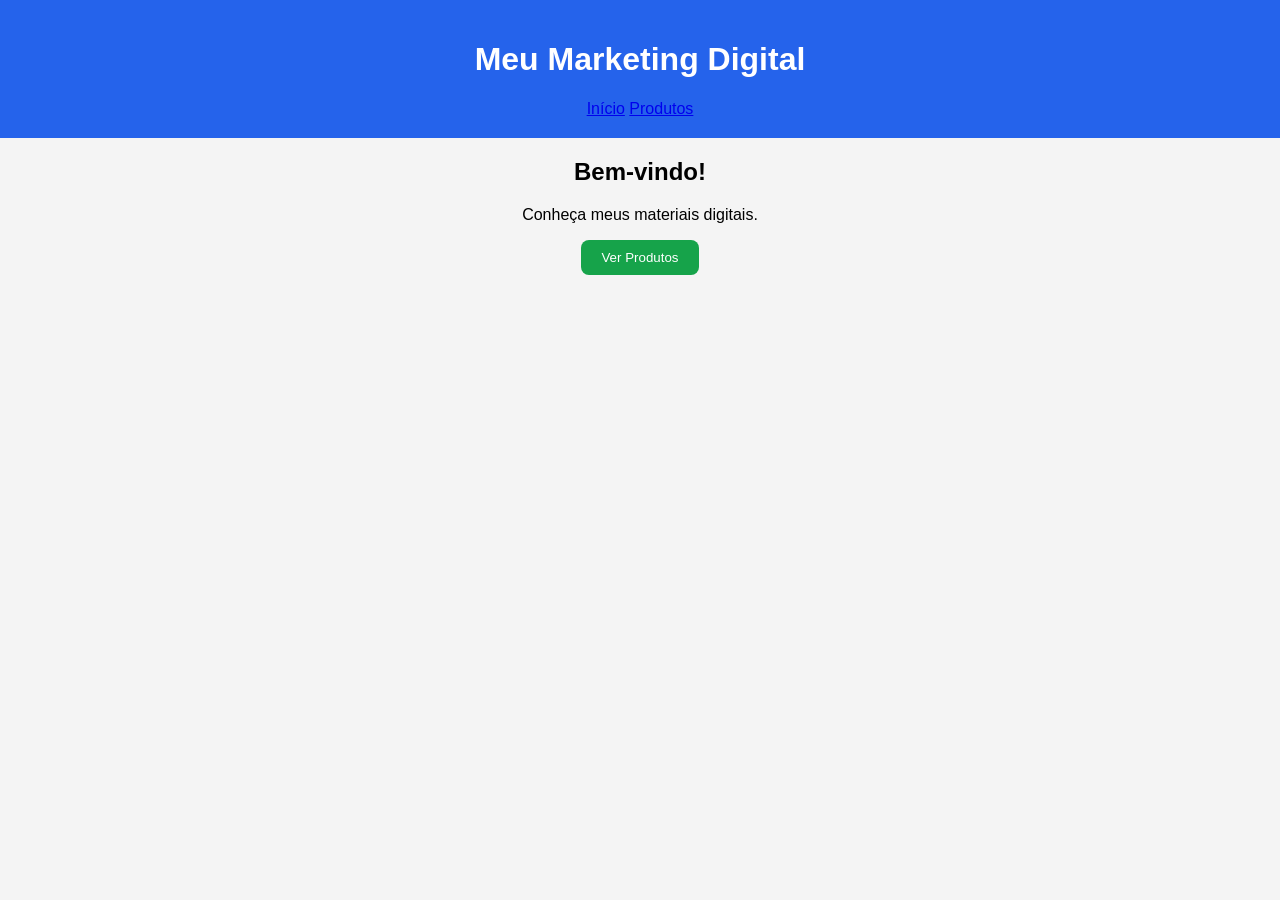
==== index.html @ a8e49fe5 "Add files via upload" ====
<!DOCTYPE html><html><head><meta charset='UTF-8'><meta name='viewport' content='width=device-width,initial-scale=1'><link rel='stylesheet' href='style.css'><title>Meu Site</title></head><body><header><h1>Meu Marketing Digital</h1><nav><a href='index.html'>Início</a> <a href='produtos.html'>Produtos</a></nav></header><main><h2>Bem-vindo!</h2><p>Conheça meus materiais digitais.</p><button id='verProdutos'>Ver Produtos</button></main><script src='script.js'></script></body></html>
---- style.css ----
body{font-family:Arial;margin:0;text-align:center;background:#f4f4f4}header{background:#2563eb;color:#fff;padding:20px}.card{background:#fff;margin:20px auto;padding:20px;max-width:300px;border-radius:10px}.btn,button{background:#16a34a;color:#fff;padding:10px 20px;text-decoration:none;border:none;border-radius:8px;cursor:pointer}
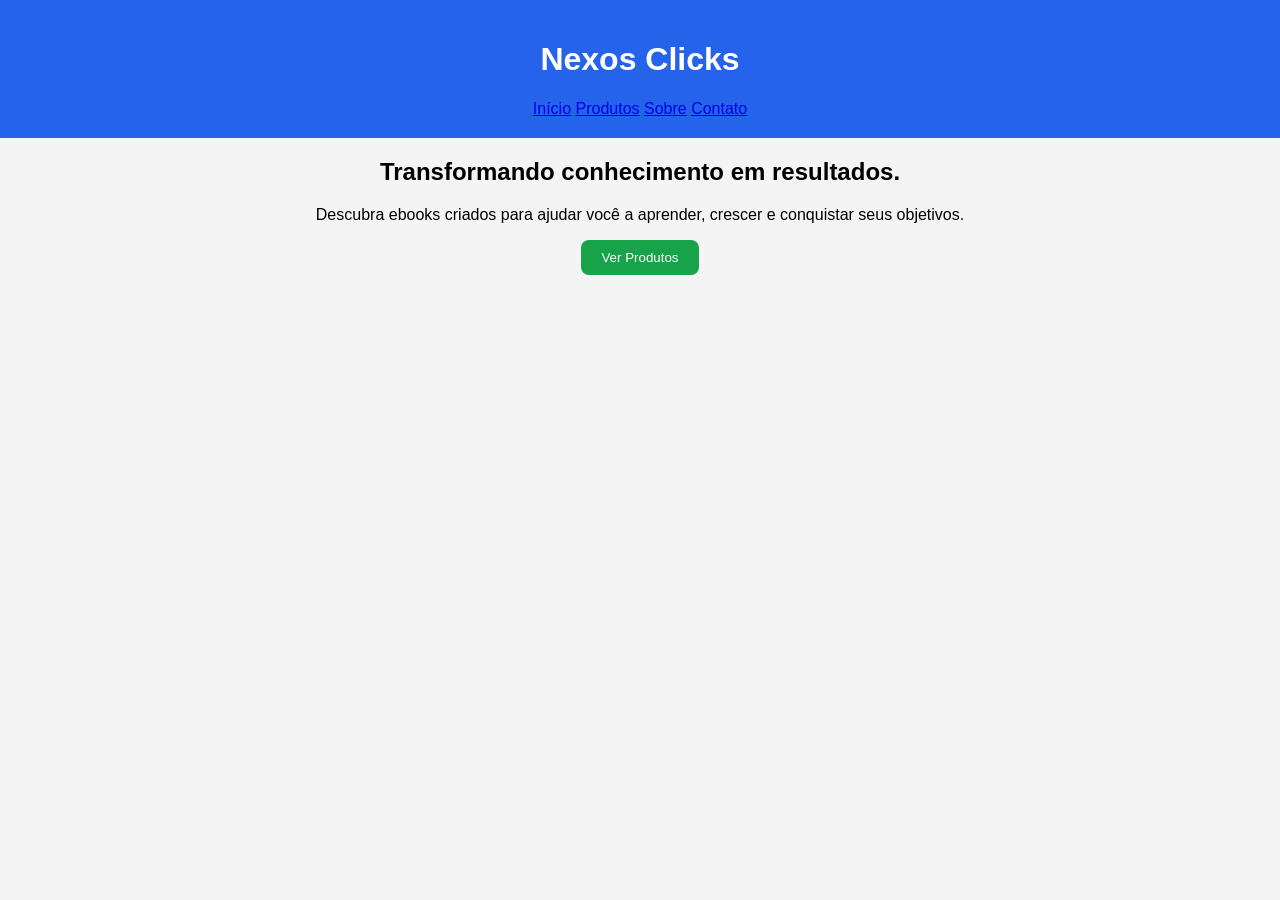
==== commit 20ca9a8f: "Revamp index.html with new layout and content Updated the HTML structure and content of the index pa" ====
--- a/index.html
+++ b/index.html
@@ -1 +1,51 @@
-<!DOCTYPE html><html><head><meta charset='UTF-8'><meta name='viewport' content='width=device-width,initial-scale=1'><link rel='stylesheet' href='style.css'><title>Meu Site</title></head><body><header><h1>Meu Marketing Digital</h1><nav><a href='index.html'>Início</a> <a href='produtos.html'>Produtos</a></nav></header><main><h2>Bem-vindo!</h2><p>Conheça meus materiais digitais.</p><button id='verProdutos'>Ver Produtos</button></main><script src='script.js'></script></body></html>+<!DOCTYPE html>
+<html lang="pt-BR">
+
+<head>
+    <meta charset="UTF-8">
+    <meta name="viewport" content="width=device-width, initial-scale=1.0">
+
+    <title>Nexos Clicks</title>
+
+    <link rel="stylesheet" href="style.css">
+</head>
+
+<body>
+
+    <header>
+        <div class="logo">
+            <h1>Nexos Clicks</h1>
+        </div>
+
+        <nav>
+            <a href="index.html">Início</a>
+            <a href="produtos.html">Produtos</a>
+            <a href="sobre.html">Sobre</a>
+            <a href="contato.html">Contato</a>
+        </nav>
+    </header>
+
+    <main>
+
+        <section class="hero">
+
+            <h2>Transformando conhecimento em resultados.</h2>
+
+            <p>
+                Descubra ebooks criados para ajudar você a aprender,
+                crescer e conquistar seus objetivos.
+            </p>
+
+            <button id="verProdutos">
+                Ver Produtos
+            </button>
+
+        </section>
+
+    </main>
+
+    <script src="script.js"></script>
+
+</body>
+
+</html>
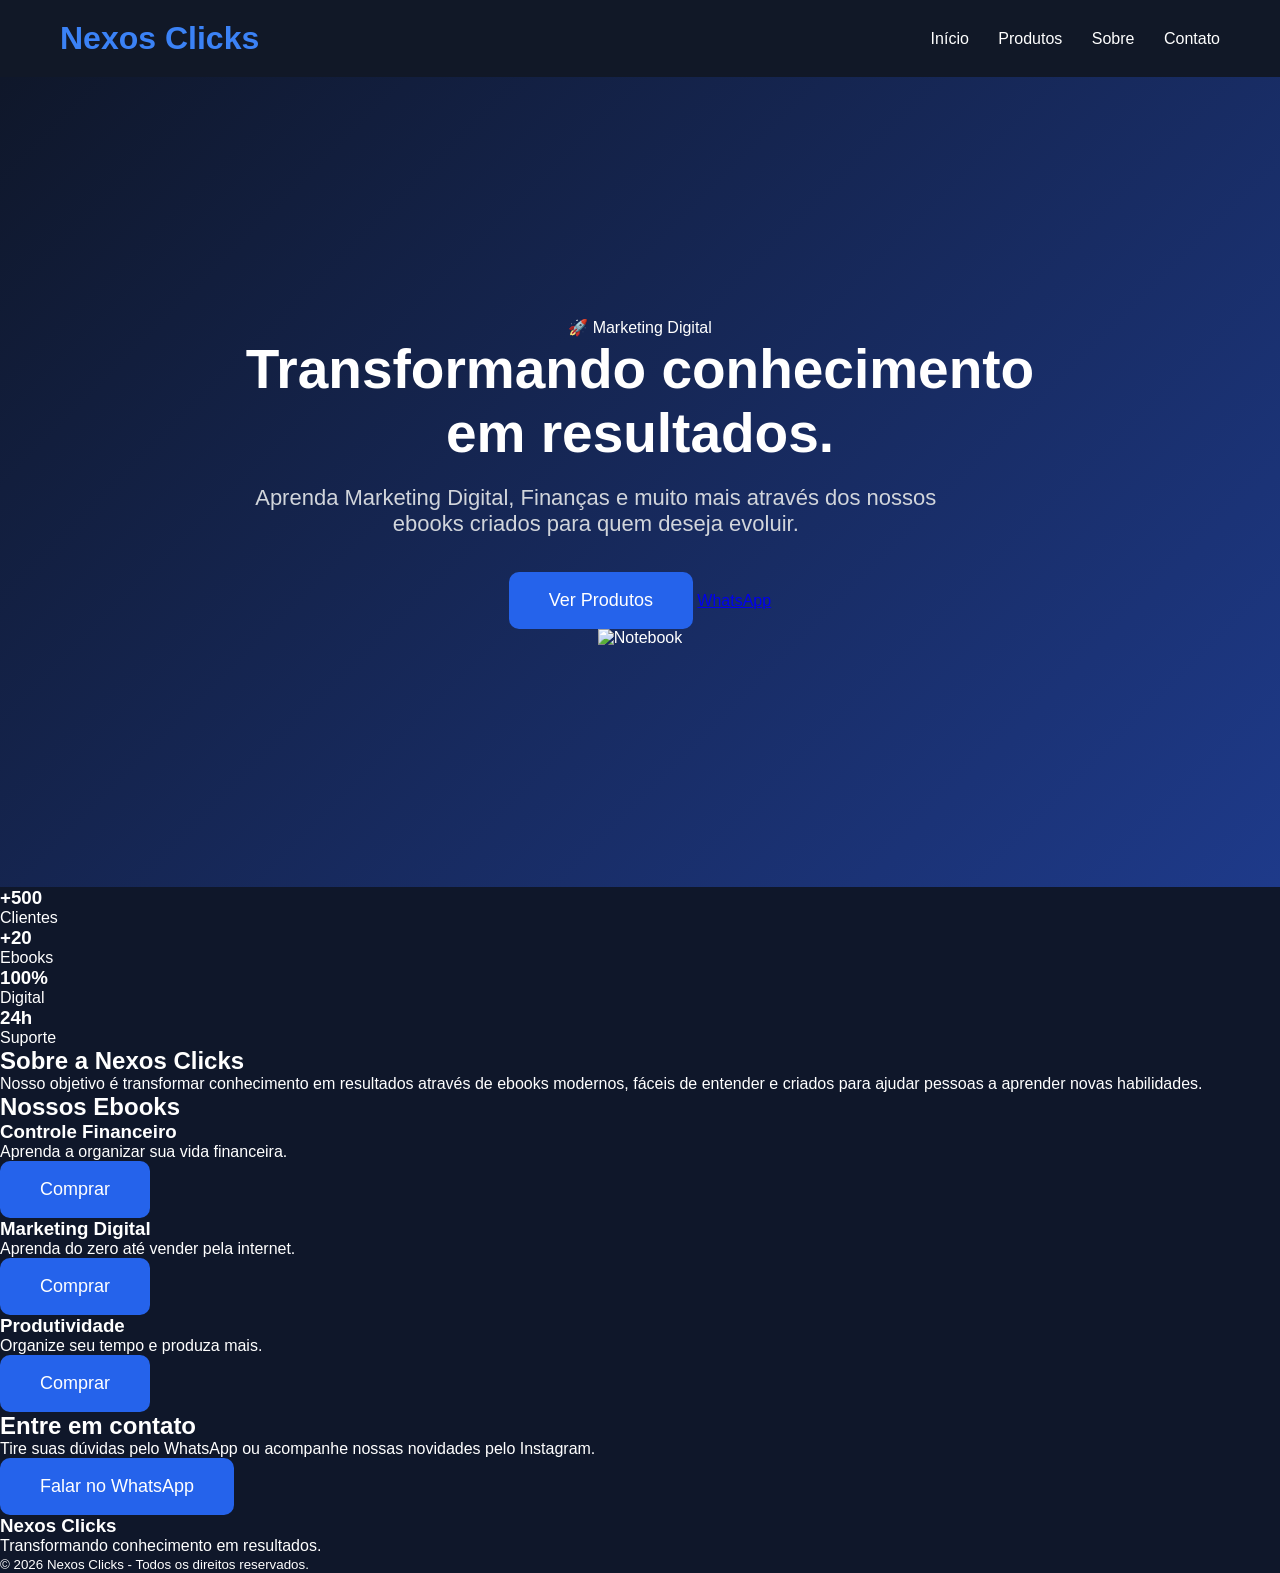
==== commit e5d6f834: "Update index.html" ====
--- a/index.html
+++ b/index.html
@@ -7,42 +7,247 @@
 
     <title>Nexos Clicks</title>
 
+    <!-- Fonte -->
+    <link rel="preconnect" href="https://fonts.googleapis.com">
+    <link rel="preconnect" href="https://fonts.gstatic.com" crossorigin>
+
+    <link href="https://fonts.googleapis.com/css2?family=Poppins:wght@300;400;500;600;700;800&display=swap" rel="stylesheet">
+
+    <!-- CSS -->
     <link rel="stylesheet" href="style.css">
 </head>
 
 <body>
 
+    <!-- ================= HEADER ================= -->
+
     <header>
+
         <div class="logo">
+
             <h1>Nexos Clicks</h1>
+
         </div>
 
         <nav>
+
             <a href="index.html">Início</a>
+
             <a href="produtos.html">Produtos</a>
-            <a href="sobre.html">Sobre</a>
-            <a href="contato.html">Contato</a>
+
+            <a href="#sobre">Sobre</a>
+
+            <a href="#contato">Contato</a>
+
         </nav>
+
     </header>
 
-    <main>
-
-        <section class="hero">
-
-            <h2>Transformando conhecimento em resultados.</h2>
+    <!-- ================= HERO ================= -->
+
+    <section class="hero">
+
+        <div class="hero-text">
+
+            <span class="tag">
+                🚀 Marketing Digital
+            </span>
+
+            <h2>
+
+                Transformando conhecimento
+                <br>
+                em resultados.
+
+            </h2>
 
             <p>
-                Descubra ebooks criados para ajudar você a aprender,
-                crescer e conquistar seus objetivos.
+
+                Aprenda Marketing Digital, Finanças
+                e muito mais através dos nossos
+                ebooks criados para quem deseja
+                evoluir.
+
             </p>
 
-            <button id="verProdutos">
-                Ver Produtos
-            </button>
-
-        </section>
-
-    </main>
+            <div class="botoes">
+
+                <button id="verProdutos">
+
+                    Ver Produtos
+
+                </button>
+
+                <a class="whatsapp" href="#">
+
+                    WhatsApp
+
+                </a>
+
+            </div>
+
+        </div>
+
+        <div class="hero-image">
+
+            <img
+                src="https://images.unsplash.com/photo-1516321318423-f06f85e504b3?w=800"
+                alt="Notebook">
+
+        </div>
+
+    </section>
+
+    <!-- ================= ESTATÍSTICAS ================= -->
+
+    <section class="stats">
+
+        <div class="card">
+
+            <h3>+500</h3>
+
+            <p>Clientes</p>
+
+        </div>
+
+        <div class="card">
+
+            <h3>+20</h3>
+
+            <p>Ebooks</p>
+
+        </div>
+
+        <div class="card">
+
+            <h3>100%</h3>
+
+            <p>Digital</p>
+
+        </div>
+
+        <div class="card">
+
+            <h3>24h</h3>
+
+            <p>Suporte</p>
+
+        </div>
+
+    </section>
+
+    <!-- ================= SOBRE ================= -->
+
+    <section id="sobre" class="sobre">
+
+        <h2>
+
+            Sobre a Nexos Clicks
+
+        </h2>
+
+        <p>
+
+            Nosso objetivo é transformar conhecimento
+            em resultados através de ebooks modernos,
+            fáceis de entender e criados para ajudar
+            pessoas a aprender novas habilidades.
+
+        </p>
+
+    </section>
+
+    <!-- ================= PRODUTOS ================= -->
+
+    <section class="produtos">
+
+        <h2>
+
+            Nossos Ebooks
+
+        </h2>
+
+        <div class="cards">
+
+            <div class="produto">
+
+                <h3>Controle Financeiro</h3>
+
+                <p>Aprenda a organizar sua vida financeira.</p>
+
+                <button>Comprar</button>
+
+            </div>
+
+            <div class="produto">
+
+                <h3>Marketing Digital</h3>
+
+                <p>Aprenda do zero até vender pela internet.</p>
+
+                <button>Comprar</button>
+
+            </div>
+
+            <div class="produto">
+
+                <h3>Produtividade</h3>
+
+                <p>Organize seu tempo e produza mais.</p>
+
+                <button>Comprar</button>
+
+            </div>
+
+        </div>
+
+    </section>
+
+    <!-- ================= CONTATO ================= -->
+
+    <section id="contato" class="contato">
+
+        <h2>
+
+            Entre em contato
+
+        </h2>
+
+        <p>
+
+            Tire suas dúvidas pelo WhatsApp
+            ou acompanhe nossas novidades
+            pelo Instagram.
+
+        </p>
+
+        <button>
+
+            Falar no WhatsApp
+
+        </button>
+
+    </section>
+
+    <!-- ================= RODAPÉ ================= -->
+
+    <footer>
+
+        <h3>Nexos Clicks</h3>
+
+        <p>
+
+            Transformando conhecimento em resultados.
+
+        </p>
+
+        <small>
+
+            © 2026 Nexos Clicks - Todos os direitos reservados.
+
+        </small>
+
+    </footer>
 
     <script src="script.js"></script>
 
--- a/style.css
+++ b/style.css
@@ -1 +1,75 @@
-body{font-family:Arial;margin:0;text-align:center;background:#f4f4f4}header{background:#2563eb;color:#fff;padding:20px}.card{background:#fff;margin:20px auto;padding:20px;max-width:300px;border-radius:10px}.btn,button{background:#16a34a;color:#fff;padding:10px 20px;text-decoration:none;border:none;border-radius:8px;cursor:pointer}+*{
+    margin:0;
+    padding:0;
+    box-sizing:border-box;
+}
+
+body{
+    font-family:Arial, sans-serif;
+    background:#0F172A;
+    color:white;
+}
+
+header{
+    display:flex;
+    justify-content:space-between;
+    align-items:center;
+    padding:20px 60px;
+    background:#111827;
+    position:sticky;
+    top:0;
+}
+
+header h1{
+    color:#3B82F6;
+}
+
+nav a{
+    color:white;
+    text-decoration:none;
+    margin-left:25px;
+    transition:.3s;
+}
+
+nav a:hover{
+    color:#3B82F6;
+}
+
+.hero{
+    min-height:90vh;
+    display:flex;
+    flex-direction:column;
+    justify-content:center;
+    align-items:center;
+    text-align:center;
+    padding:20px;
+    background:linear-gradient(135deg,#0F172A,#1E3A8A);
+}
+
+.hero h2{
+    font-size:55px;
+    margin-bottom:20px;
+}
+
+.hero p{
+    font-size:22px;
+    max-width:700px;
+    margin-bottom:35px;
+    color:#D1D5DB;
+}
+
+button{
+    background:#2563EB;
+    color:white;
+    border:none;
+    padding:18px 40px;
+    font-size:18px;
+    border-radius:10px;
+    cursor:pointer;
+    transition:.3s;
+}
+
+button:hover{
+    background:#1D4ED8;
+    transform:scale(1.05);
+}
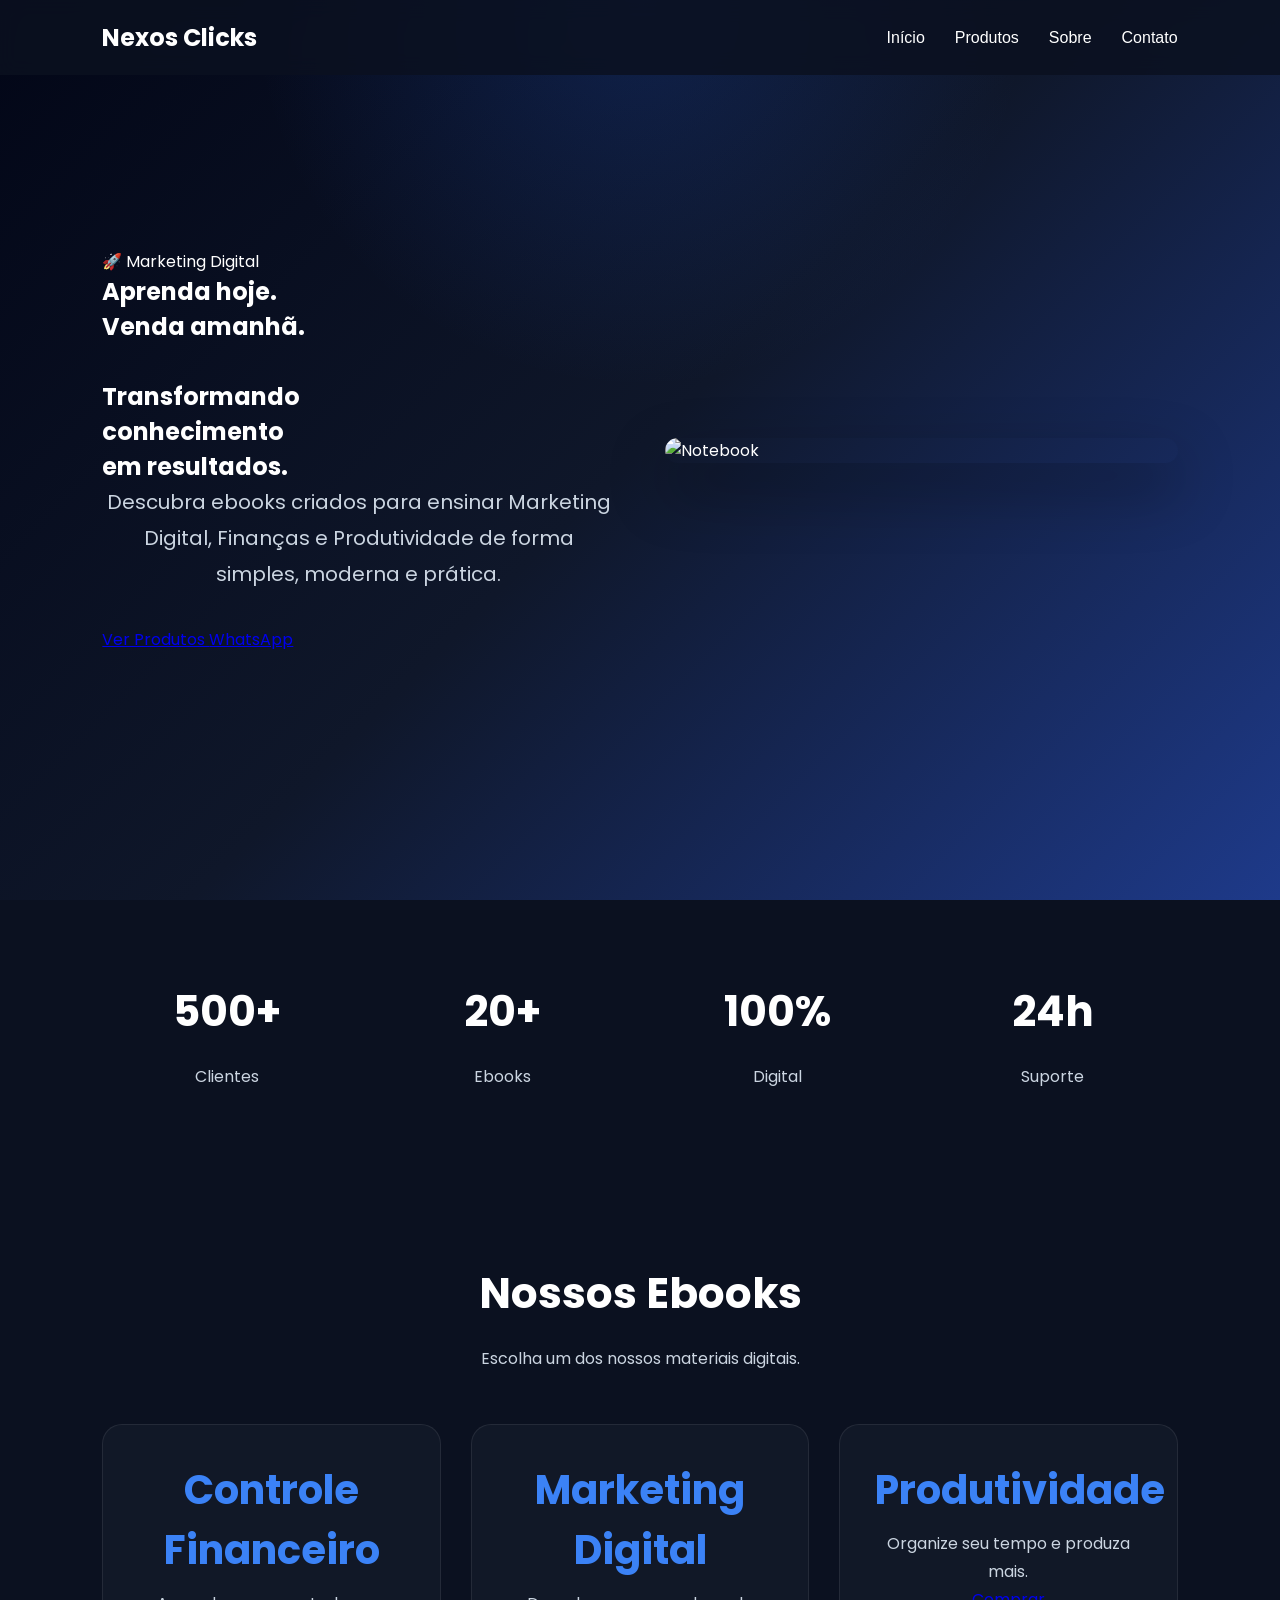
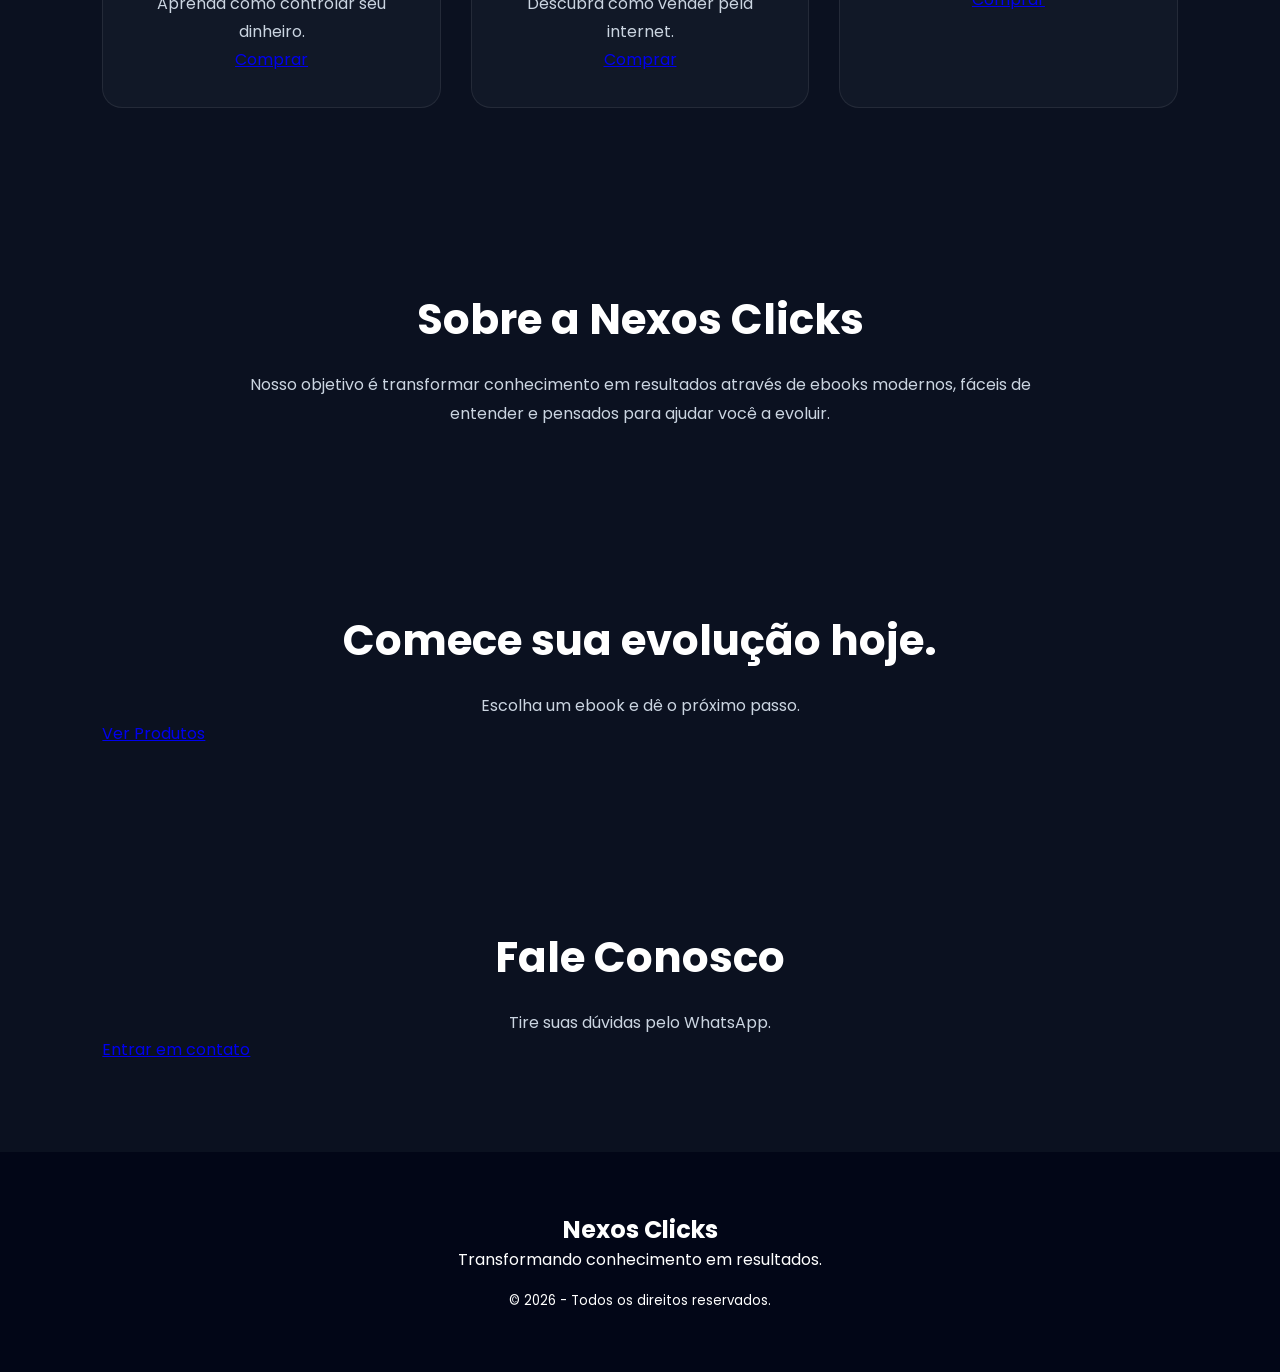
==== commit 83a61963: "Update index.html" ====
--- a/index.html
+++ b/index.html
@@ -5,7 +5,7 @@
     <meta charset="UTF-8">
     <meta name="viewport" content="width=device-width, initial-scale=1.0">
 
-    <title>Nexos Clicks</title>
+    <title>Nexos Clicks | Transformando conhecimento em resultados</title>
 
     <!-- Fonte -->
     <link rel="preconnect" href="https://fonts.googleapis.com">
@@ -19,69 +19,77 @@
 
 <body>
 
-    <!-- ================= HEADER ================= -->
+    <!-- ===== HEADER ===== -->
 
     <header>
 
         <div class="logo">
 
-            <h1>Nexos Clicks</h1>
+            <h2>Nexos Clicks</h2>
 
         </div>
 
         <nav>
 
-            <a href="index.html">Início</a>
-
-            <a href="produtos.html">Produtos</a>
-
+            <a href="#">Início</a>
+            <a href="#ebooks">Produtos</a>
             <a href="#sobre">Sobre</a>
-
             <a href="#contato">Contato</a>
 
         </nav>
 
     </header>
 
-    <!-- ================= HERO ================= -->
+    <!-- ===== HERO ===== -->
 
     <section class="hero">
 
         <div class="hero-text">
 
-            <span class="tag">
+            <span class="badge">
                 🚀 Marketing Digital
             </span>
 
-            <h2>
-
-                Transformando conhecimento
+            <h1>
+
+                <span class="azul">
+                    Aprenda hoje.
+                </span>
+
                 <br>
+
+                Venda amanhã.
+
+                <br><br>
+
+                Transformando
+
+                <br>
+
+                conhecimento
+
+                <br>
+
                 em resultados.
 
-            </h2>
+            </h1>
 
             <p>
 
-                Aprenda Marketing Digital, Finanças
-                e muito mais através dos nossos
-                ebooks criados para quem deseja
-                evoluir.
+                Descubra ebooks criados para ensinar Marketing Digital,
+                Finanças e Produtividade de forma simples,
+                moderna e prática.
 
             </p>
 
-            <div class="botoes">
-
-                <button id="verProdutos">
-
+            <div class="buttons">
+
+                <a href="#ebooks" class="btn">
                     Ver Produtos
-
-                </button>
-
-                <a class="whatsapp" href="#">
-
+                </a>
+
+                <a href="#" class="btn2">
                     WhatsApp
-
                 </a>
 
             </div>
@@ -90,45 +98,44 @@
 
         <div class="hero-image">
 
-            <img
-                src="https://images.unsplash.com/photo-1516321318423-f06f85e504b3?w=800"
+            <img src="https://images.unsplash.com/photo-1516321318423-f06f85e504b3?w=900"
                 alt="Notebook">
 
         </div>
 
     </section>
 
-    <!-- ================= ESTATÍSTICAS ================= -->
+    <!-- ===== ESTATÍSTICAS ===== -->
 
     <section class="stats">
 
-        <div class="card">
-
-            <h3>+500</h3>
+        <div class="box">
+
+            <h2>500+</h2>
 
             <p>Clientes</p>
 
         </div>
 
-        <div class="card">
-
-            <h3>+20</h3>
+        <div class="box">
+
+            <h2>20+</h2>
 
             <p>Ebooks</p>
 
         </div>
 
-        <div class="card">
-
-            <h3>100%</h3>
+        <div class="box">
+
+            <h2>100%</h2>
 
             <p>Digital</p>
 
         </div>
 
-        <div class="card">
-
-            <h3>24h</h3>
+        <div class="box">
+
+            <h2>24h</h2>
 
             <p>Suporte</p>
 
@@ -136,7 +143,77 @@
 
     </section>
 
-    <!-- ================= SOBRE ================= -->
+    <!-- ===== EBOOKS ===== -->
+
+    <section id="ebooks" class="ebooks">
+
+        <h2>Nossos Ebooks</h2>
+
+        <p>
+            Escolha um dos nossos materiais digitais.
+        </p>
+
+        <div class="cards">
+
+            <div class="card">
+
+                <h3>Controle Financeiro</h3>
+
+                <p>
+
+                    Aprenda como controlar seu dinheiro.
+
+                </p>
+
+                <a href="#" class="btn">
+
+                    Comprar
+
+                </a>
+
+            </div>
+
+            <div class="card">
+
+                <h3>Marketing Digital</h3>
+
+                <p>
+
+                    Descubra como vender pela internet.
+
+                </p>
+
+                <a href="#" class="btn">
+
+                    Comprar
+
+                </a>
+
+            </div>
+
+            <div class="card">
+
+                <h3>Produtividade</h3>
+
+                <p>
+
+                    Organize seu tempo e produza mais.
+
+                </p>
+
+                <a href="#" class="btn">
+
+                    Comprar
+
+                </a>
+
+            </div>
+
+        </div>
+
+    </section>
+
+    <!-- ===== SOBRE ===== -->
 
     <section id="sobre" class="sobre">
 
@@ -148,92 +225,71 @@
 
         <p>
 
-            Nosso objetivo é transformar conhecimento
-            em resultados através de ebooks modernos,
-            fáceis de entender e criados para ajudar
-            pessoas a aprender novas habilidades.
-
-        </p>
-
-    </section>
-
-    <!-- ================= PRODUTOS ================= -->
-
-    <section class="produtos">
+            Nosso objetivo é transformar conhecimento em resultados
+            através de ebooks modernos, fáceis de entender
+            e pensados para ajudar você a evoluir.
+
+        </p>
+
+    </section>
+
+    <!-- ===== CTA ===== -->
+
+    <section class="cta">
 
         <h2>
 
-            Nossos Ebooks
+            Comece sua evolução hoje.
 
         </h2>
 
-        <div class="cards">
-
-            <div class="produto">
-
-                <h3>Controle Financeiro</h3>
-
-                <p>Aprenda a organizar sua vida financeira.</p>
-
-                <button>Comprar</button>
-
-            </div>
-
-            <div class="produto">
-
-                <h3>Marketing Digital</h3>
-
-                <p>Aprenda do zero até vender pela internet.</p>
-
-                <button>Comprar</button>
-
-            </div>
-
-            <div class="produto">
-
-                <h3>Produtividade</h3>
-
-                <p>Organize seu tempo e produza mais.</p>
-
-                <button>Comprar</button>
-
-            </div>
-
-        </div>
-
-    </section>
-
-    <!-- ================= CONTATO ================= -->
+        <p>
+
+            Escolha um ebook e dê o próximo passo.
+
+        </p>
+
+        <a href="#ebooks" class="btn">
+
+            Ver Produtos
+
+        </a>
+
+    </section>
+
+    <!-- ===== CONTATO ===== -->
 
     <section id="contato" class="contato">
 
         <h2>
 
-            Entre em contato
+            Fale Conosco
 
         </h2>
 
         <p>
 
-            Tire suas dúvidas pelo WhatsApp
-            ou acompanhe nossas novidades
-            pelo Instagram.
-
-        </p>
-
-        <button>
-
-            Falar no WhatsApp
-
-        </button>
-
-    </section>
-
-    <!-- ================= RODAPÉ ================= -->
+            Tire suas dúvidas pelo WhatsApp.
+
+        </p>
+
+        <a href="#" class="btn2">
+
+            Entrar em contato
+
+        </a>
+
+    </section>
+
+    <!-- ===== FOOTER ===== -->
 
     <footer>
 
-        <h3>Nexos Clicks</h3>
+        <h2>
+
+            Nexos Clicks
+
+        </h2>
 
         <p>
 
@@ -243,7 +299,7 @@
 
         <small>
 
-            © 2026 Nexos Clicks - Todos os direitos reservados.
+            © 2026 - Todos os direitos reservados.
 
         </small>
 
--- a/style.css
+++ b/style.css
@@ -1,75 +1,471 @@
+/* ===========================
+   NEXOS CLICKS V2
+=========================== */
+
 *{
     margin:0;
     padding:0;
     box-sizing:border-box;
 }
 
+html{
+    scroll-behavior:smooth;
+}
+
 body{
-    font-family:Arial, sans-serif;
-    background:#0F172A;
+
+    font-family:'Poppins',sans-serif;
+
+    background:#0B1120;
+
     color:white;
-}
+
+}
+
+/* ===========================
+   HEADER
+=========================== */
 
 header{
+
+    width:100%;
+
     display:flex;
+
     justify-content:space-between;
+
     align-items:center;
-    padding:20px 60px;
+
+    padding:20px 8%;
+
+    position:fixed;
+
+    top:0;
+
+    left:0;
+
+    background:rgba(11,17,32,.85);
+
+    backdrop-filter:blur(10px);
+
+    z-index:1000;
+
+}
+
+.logo h1{
+
+    color:#3B82F6;
+
+    font-size:30px;
+
+    font-weight:700;
+
+}
+
+nav{
+
+    display:flex;
+
+    gap:30px;
+
+}
+
+nav a{
+
+    color:white;
+
+    text-decoration:none;
+
+    transition:.3s;
+
+    font-weight:500;
+
+}
+
+nav a:hover{
+
+    color:#60A5FA;
+
+}
+
+/* ===========================
+   HERO
+=========================== */
+
+.hero{
+
+    min-height:100vh;
+
+    display:grid;
+
+    grid-template-columns:1fr 1fr;
+
+    align-items:center;
+
+    padding:120px 8%;
+
+    gap:50px;
+
+    background:
+    radial-gradient(circle at top,#2563EB33,transparent 35%),
+    linear-gradient(135deg,#020617,#0F172A,#1E3A8A);
+
+}
+
+.tag{
+
+    display:inline-block;
+
+    background:#2563EB;
+
+    padding:10px 18px;
+
+    border-radius:30px;
+
+    margin-bottom:25px;
+
+}
+
+.hero h2{
+
+    font-size:60px;
+
+    line-height:1.2;
+
+    margin-bottom:20px;
+
+}
+
+.hero p{
+
+    font-size:20px;
+
+    color:#CBD5E1;
+
+    margin-bottom:35px;
+
+    line-height:1.8;
+
+}
+
+.botoes{
+
+    display:flex;
+
+    gap:20px;
+
+}
+
+button{
+
+    background:#2563EB;
+
+    color:white;
+
+    border:none;
+
+    padding:18px 40px;
+
+    border-radius:50px;
+
+    cursor:pointer;
+
+    font-size:17px;
+
+    font-weight:600;
+
+    transition:.4s;
+
+    box-shadow:0 10px 30px rgba(37,99,235,.35);
+
+}
+
+button:hover{
+
+    transform:translateY(-5px);
+
+    box-shadow:0 20px 45px rgba(37,99,235,.5);
+
+}
+
+.whatsapp{
+
+    background:#22C55E;
+
+    color:white;
+
+    text-decoration:none;
+
+    padding:18px 35px;
+
+    border-radius:50px;
+
+    font-weight:600;
+
+    transition:.3s;
+
+}
+
+.whatsapp:hover{
+
+    transform:translateY(-5px);
+
+}
+
+.hero-image{
+
+    display:flex;
+
+    justify-content:center;
+
+}
+
+.hero-image img{
+
+    width:100%;
+
+    max-width:520px;
+
+    border-radius:20px;
+
+    box-shadow:0 25px 60px rgba(0,0,0,.4);
+
+}
+
+/* ===========================
+   ESTATÍSTICAS
+=========================== */
+
+.stats{
+
+    display:grid;
+
+    grid-template-columns:repeat(4,1fr);
+
+    gap:25px;
+
+    padding:80px 8%;
+
+}
+
+.card{
+
     background:#111827;
-    position:sticky;
-    top:0;
-}
-
-header h1{
+
+    border:1px solid rgba(255,255,255,.08);
+
+    border-radius:20px;
+
+    padding:35px;
+
+    text-align:center;
+
+    transition:.4s;
+
+}
+
+.card:hover{
+
+    transform:translateY(-10px);
+
+    border-color:#2563EB;
+
+}
+
+.card h3{
+
     color:#3B82F6;
-}
-
-nav a{
-    color:white;
-    text-decoration:none;
-    margin-left:25px;
-    transition:.3s;
-}
-
-nav a:hover{
+
+    font-size:40px;
+
+    margin-bottom:10px;
+
+}
+
+/* ===========================
+   SEÇÕES
+=========================== */
+
+section{
+
+    padding:90px 8%;
+
+}
+
+section h2{
+
+    font-size:42px;
+
+    margin-bottom:20px;
+
+    text-align:center;
+
+}
+
+section p{
+
+    color:#CBD5E1;
+
+    text-align:center;
+
+    max-width:850px;
+
+    margin:auto;
+
+    line-height:1.8;
+
+}
+
+/* ===========================
+   PRODUTOS
+=========================== */
+
+.cards{
+
+    display:grid;
+
+    grid-template-columns:repeat(auto-fit,minmax(280px,1fr));
+
+    gap:30px;
+
+    margin-top:50px;
+
+}
+
+.produto{
+
+    background:#111827;
+
+    border-radius:20px;
+
+    padding:35px;
+
+    text-align:center;
+
+    transition:.4s;
+
+    border:1px solid rgba(255,255,255,.08);
+
+}
+
+.produto:hover{
+
+    transform:translateY(-10px);
+
+    border-color:#2563EB;
+
+}
+
+.produto h3{
+
+    margin-bottom:20px;
+
+}
+
+.produto p{
+
+    margin-bottom:30px;
+
+}
+
+/* ===========================
+   FOOTER
+=========================== */
+
+footer{
+
+    padding:60px;
+
+    background:#020617;
+
+    text-align:center;
+
+}
+
+footer h3{
+
     color:#3B82F6;
-}
+
+    margin-bottom:15px;
+
+}
+
+footer p{
+
+    margin-bottom:15px;
+
+}
+
+/* ===========================
+   RESPONSIVO
+=========================== */
+
+@media(max-width:900px){
 
 .hero{
-    min-height:90vh;
-    display:flex;
-    flex-direction:column;
-    justify-content:center;
-    align-items:center;
-    text-align:center;
-    padding:20px;
-    background:linear-gradient(135deg,#0F172A,#1E3A8A);
+
+grid-template-columns:1fr;
+
+text-align:center;
+
+}
+
+.botoes{
+
+justify-content:center;
+
+flex-wrap:wrap;
+
 }
 
 .hero h2{
-    font-size:55px;
-    margin-bottom:20px;
-}
-
-.hero p{
-    font-size:22px;
-    max-width:700px;
-    margin-bottom:35px;
-    color:#D1D5DB;
-}
-
-button{
-    background:#2563EB;
-    color:white;
-    border:none;
-    padding:18px 40px;
-    font-size:18px;
-    border-radius:10px;
-    cursor:pointer;
-    transition:.3s;
-}
-
-button:hover{
-    background:#1D4ED8;
-    transform:scale(1.05);
-}
+
+font-size:42px;
+
+}
+
+.stats{
+
+grid-template-columns:1fr 1fr;
+
+}
+
+header{
+
+flex-direction:column;
+
+gap:20px;
+
+}
+
+nav{
+
+flex-wrap:wrap;
+
+justify-content:center;
+
+}
+
+}
+
+@media(max-width:600px){
+
+.stats{
+
+grid-template-columns:1fr;
+
+}
+
+.hero h2{
+
+font-size:34px;
+
+}
+
+section h2{
+
+font-size:32px;
+
+}
+
+}
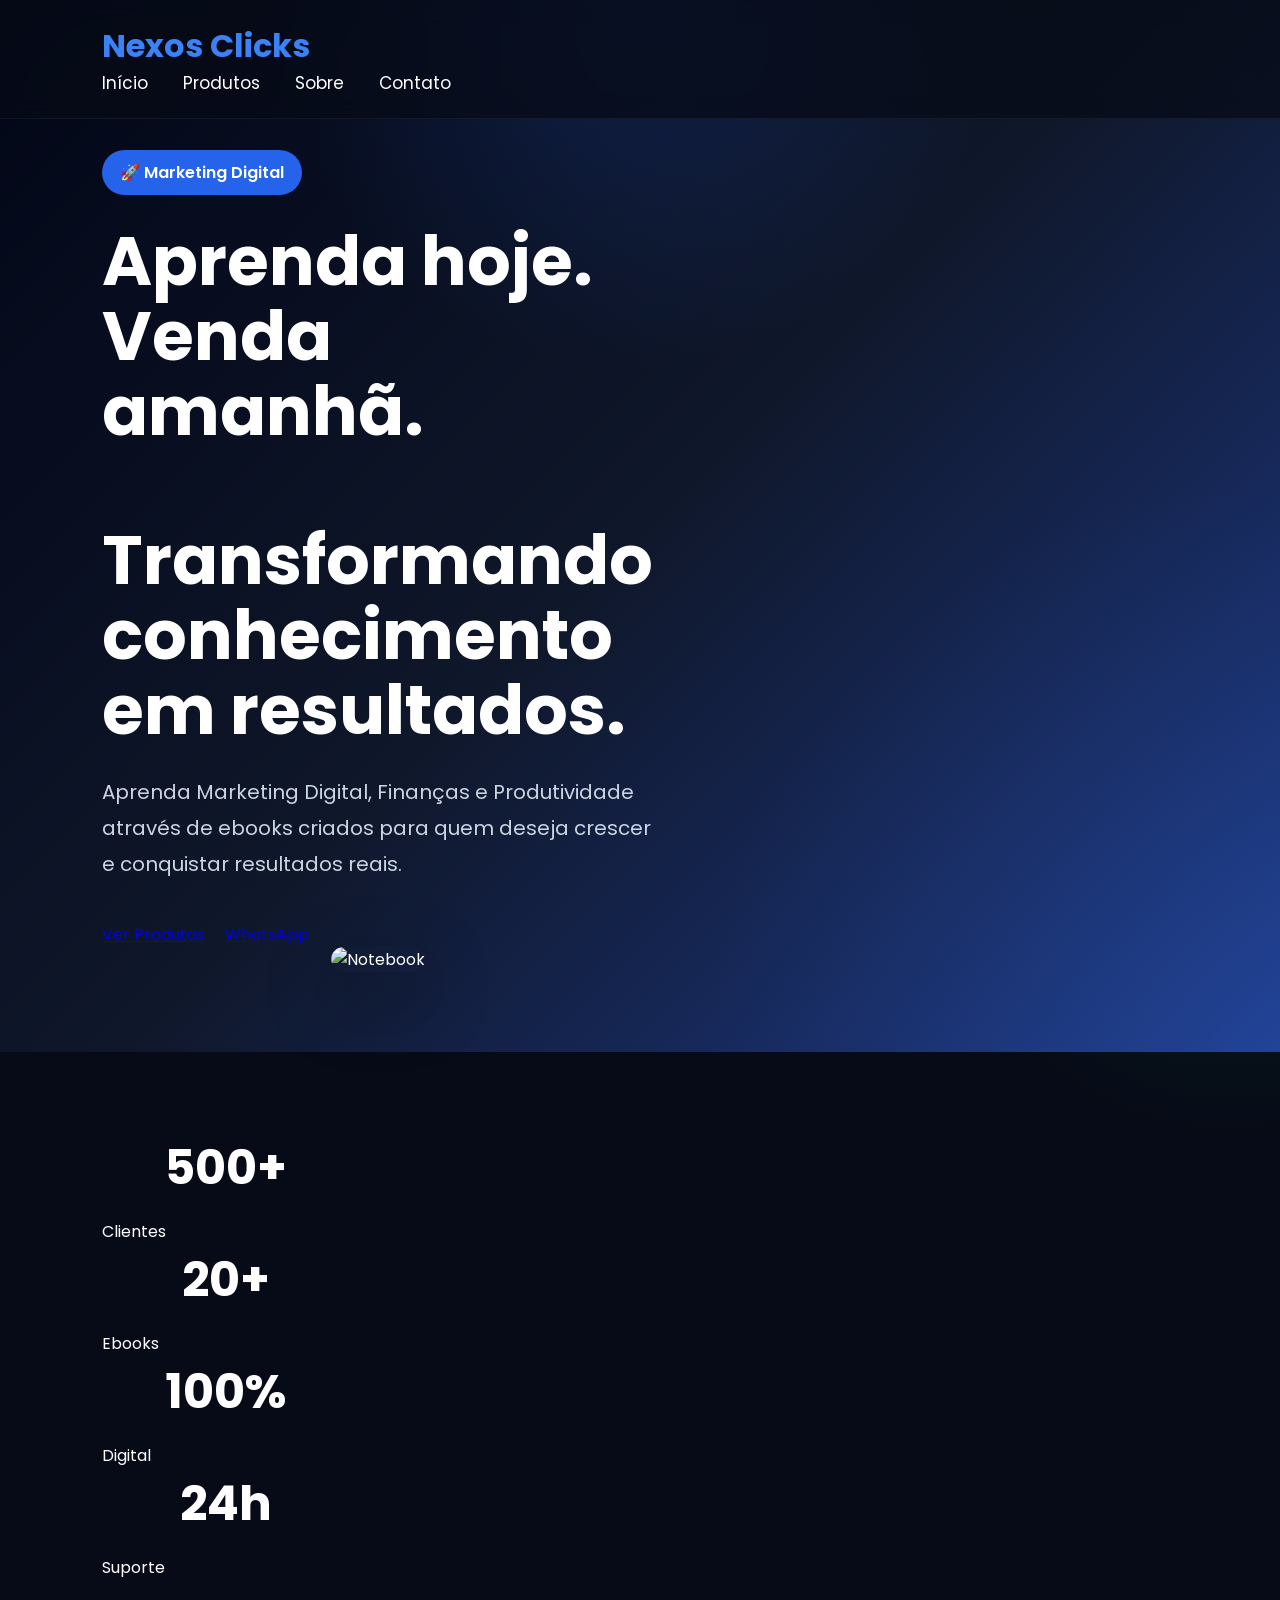
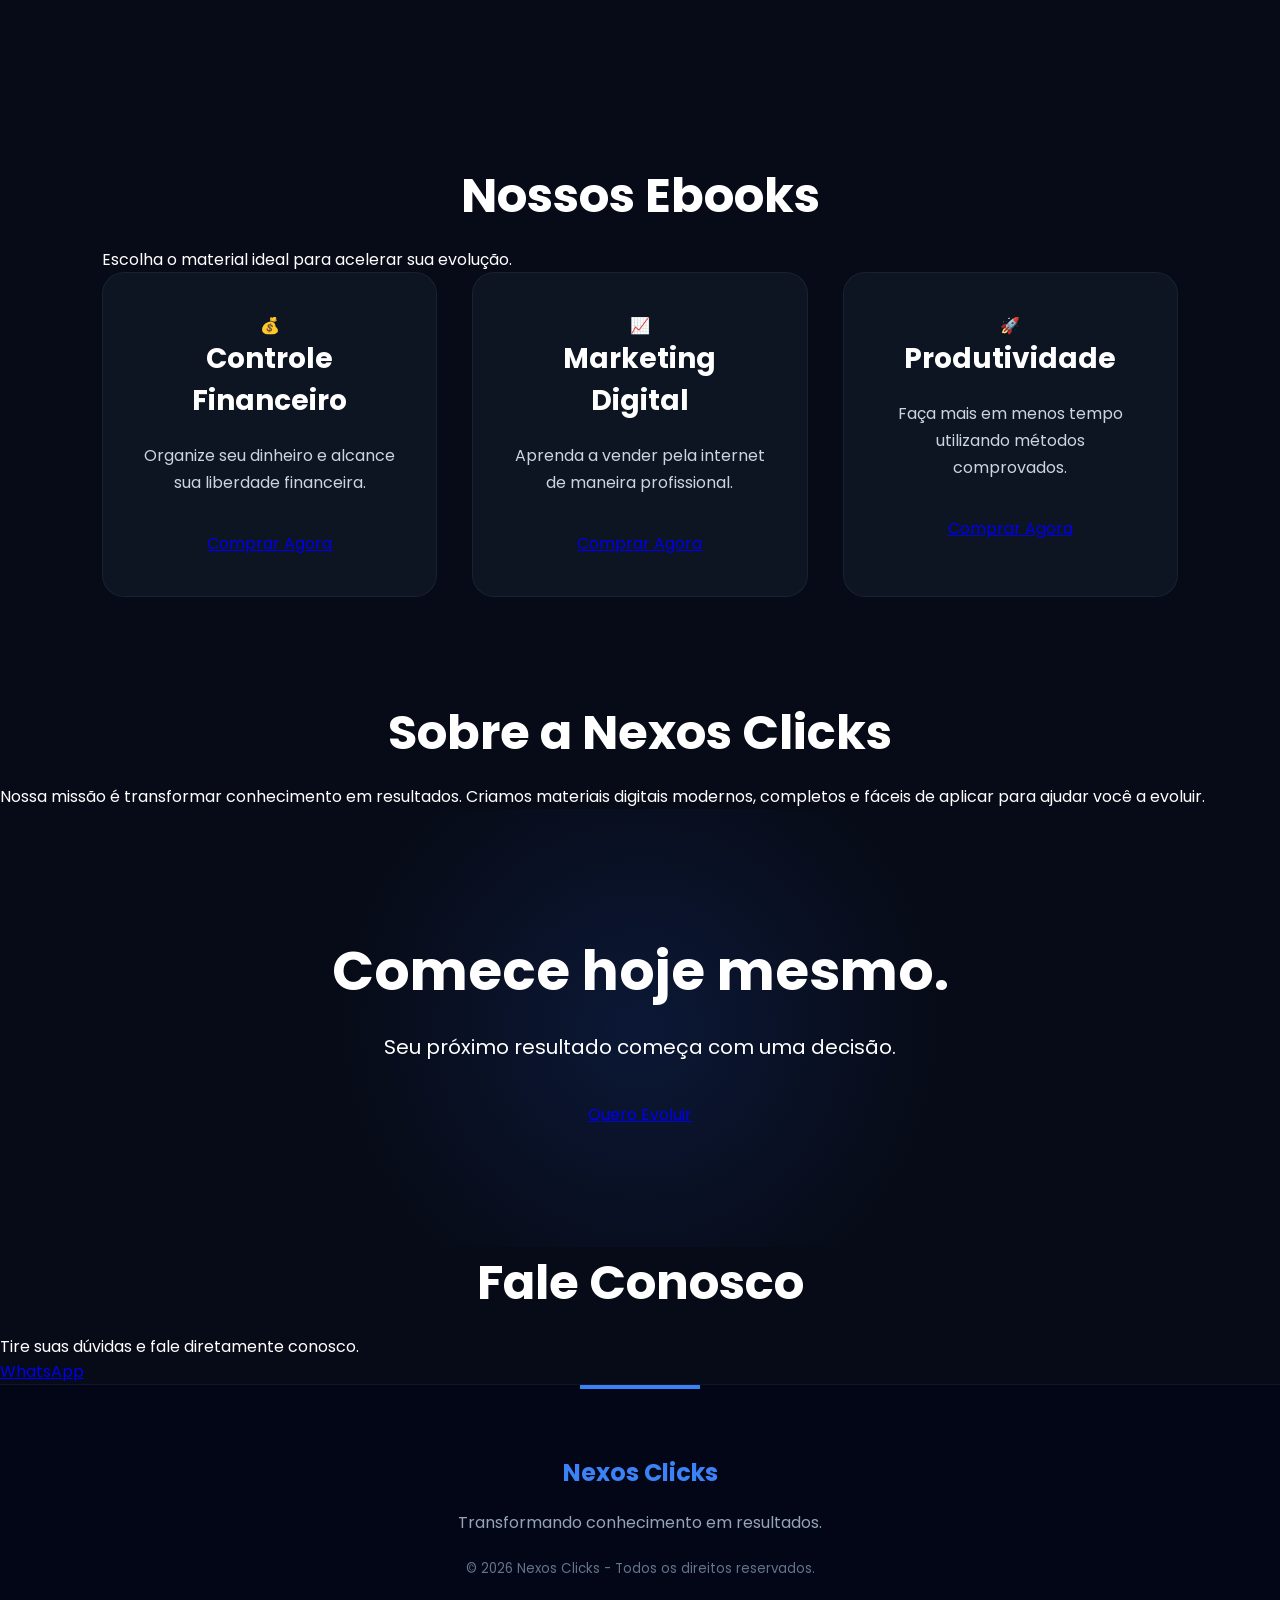
==== commit ba96320d: "Update index.html" ====
--- a/index.html
+++ b/index.html
@@ -2,306 +2,403 @@
 <html lang="pt-BR">
 
 <head>
+
     <meta charset="UTF-8">
+
     <meta name="viewport" content="width=device-width, initial-scale=1.0">
 
     <title>Nexos Clicks | Transformando conhecimento em resultados</title>
 
     <!-- Fonte -->
+
     <link rel="preconnect" href="https://fonts.googleapis.com">
+
     <link rel="preconnect" href="https://fonts.gstatic.com" crossorigin>
 
     <link href="https://fonts.googleapis.com/css2?family=Poppins:wght@300;400;500;600;700;800&display=swap" rel="stylesheet">
 
     <!-- CSS -->
+
     <link rel="stylesheet" href="style.css">
+
 </head>
 
 <body>
 
-    <!-- ===== HEADER ===== -->
+    <!-- FUNDO -->
+
+    <div class="bg-animation">
+
+        <span></span>
+        <span></span>
+        <span></span>
+        <span></span>
+        <span></span>
+
+    </div>
+
+    <!-- HEADER -->
 
     <header>
 
-        <div class="logo">
-
-            <h2>Nexos Clicks</h2>
-
-        </div>
-
-        <nav>
-
-            <a href="#">Início</a>
-            <a href="#ebooks">Produtos</a>
-            <a href="#sobre">Sobre</a>
-            <a href="#contato">Contato</a>
-
-        </nav>
+        <div class="container">
+
+            <div class="logo">
+
+                <h2>Nexos <span>Clicks</span></h2>
+
+            </div>
+
+            <nav>
+
+                <a href="#">Início</a>
+
+                <a href="#ebooks">Produtos</a>
+
+                <a href="#sobre">Sobre</a>
+
+                <a href="#contato">Contato</a>
+
+            </nav>
+
+        </div>
 
     </header>
 
-    <!-- ===== HERO ===== -->
+    <!-- HERO -->
 
     <section class="hero">
 
-        <div class="hero-text">
-
-            <span class="badge">
-                🚀 Marketing Digital
-            </span>
-
-            <h1>
-
-                <span class="azul">
+        <div class="container hero-content">
+
+            <div class="hero-text">
+
+                <div class="badge">
+
+                    🚀 Marketing Digital
+
+                </div>
+
+                <h1>
+
                     Aprenda hoje.
-                </span>
-
-                <br>
-
-                Venda amanhã.
-
-                <br><br>
-
-                Transformando
-
-                <br>
-
-                conhecimento
-
-                <br>
-
-                em resultados.
-
-            </h1>
+
+                    <br>
+
+                    Venda amanhã.
+
+                    <br><br>
+
+                    <span>
+
+                        Transformando conhecimento
+
+                        <br>
+
+                        em resultados.
+
+                    </span>
+
+                </h1>
+
+                <p>
+
+                    Aprenda Marketing Digital, Finanças e Produtividade
+                    através de ebooks criados para quem deseja crescer
+                    e conquistar resultados reais.
+
+                </p>
+
+                <div class="buttons">
+
+                    <a href="#ebooks" class="btn-primary">
+
+                        Ver Produtos
+
+                    </a>
+
+                    <a href="#" class="btn-secondary">
+
+                        WhatsApp
+
+                    </a>
+
+                </div>
+
+            </div>
+
+            <div class="hero-image">
+
+                <div class="image-card">
+
+                    <img src="https://images.unsplash.com/photo-1516321318423-f06f85e504b3?w=1200"
+                        alt="Notebook">
+
+                </div>
+
+            </div>
+
+        </div>
+
+    </section>
+
+    <!-- ESTATÍSTICAS -->
+
+    <section class="stats">
+
+        <div class="container stats-grid">
+
+            <div class="stat">
+
+                <h2>500+</h2>
+
+                <p>Clientes</p>
+
+            </div>
+
+            <div class="stat">
+
+                <h2>20+</h2>
+
+                <p>Ebooks</p>
+
+            </div>
+
+            <div class="stat">
+
+                <h2>100%</h2>
+
+                <p>Digital</p>
+
+            </div>
+
+            <div class="stat">
+
+                <h2>24h</h2>
+
+                <p>Suporte</p>
+
+            </div>
+
+        </div>
+
+    </section>
+
+    <!-- EBOOKS -->
+
+    <section id="ebooks" class="ebooks">
+
+        <div class="container">
+
+            <h2>
+
+                Nossos Ebooks
+
+            </h2>
+
+            <p class="subtitle">
+
+                Escolha o material ideal para acelerar sua evolução.
+
+            </p>
+
+            <div class="cards">
+
+                <div class="card">
+
+                    <div class="icon">
+
+                        💰
+
+                    </div>
+
+                    <h3>
+
+                        Controle Financeiro
+
+                    </h3>
+
+                    <p>
+
+                        Organize seu dinheiro e alcance sua liberdade financeira.
+
+                    </p>
+
+                    <a href="#" class="btn-card">
+
+                        Comprar Agora
+
+                    </a>
+
+                </div>
+
+                <div class="card">
+
+                    <div class="icon">
+
+                        📈
+
+                    </div>
+
+                    <h3>
+
+                        Marketing Digital
+
+                    </h3>
+
+                    <p>
+
+                        Aprenda a vender pela internet de maneira profissional.
+
+                    </p>
+
+                    <a href="#" class="btn-card">
+
+                        Comprar Agora
+
+                    </a>
+
+                </div>
+
+                <div class="card">
+
+                    <div class="icon">
+
+                        🚀
+
+                    </div>
+
+                    <h3>
+
+                        Produtividade
+
+                    </h3>
+
+                    <p>
+
+                        Faça mais em menos tempo utilizando métodos comprovados.
+
+                    </p>
+
+                    <a href="#" class="btn-card">
+
+                        Comprar Agora
+
+                    </a>
+
+                </div>
+
+            </div>
+
+        </div>
+
+    </section>
+
+    <!-- SOBRE -->
+
+    <section id="sobre" class="about">
+
+        <div class="container">
+
+            <h2>
+
+                Sobre a Nexos Clicks
+
+            </h2>
 
             <p>
 
-                Descubra ebooks criados para ensinar Marketing Digital,
-                Finanças e Produtividade de forma simples,
-                moderna e prática.
+                Nossa missão é transformar conhecimento em resultados.
+                Criamos materiais digitais modernos, completos e fáceis
+                de aplicar para ajudar você a evoluir.
 
             </p>
 
-            <div class="buttons">
-
-                <a href="#ebooks" class="btn">
-                    Ver Produtos
-                </a>
-
-                <a href="#" class="btn2">
-                    WhatsApp
-                </a>
-
-            </div>
-
-        </div>
-
-        <div class="hero-image">
-
-            <img src="https://images.unsplash.com/photo-1516321318423-f06f85e504b3?w=900"
-                alt="Notebook">
-
-        </div>
-
-    </section>
-
-    <!-- ===== ESTATÍSTICAS ===== -->
-
-    <section class="stats">
-
-        <div class="box">
-
-            <h2>500+</h2>
-
-            <p>Clientes</p>
-
-        </div>
-
-        <div class="box">
-
-            <h2>20+</h2>
-
-            <p>Ebooks</p>
-
-        </div>
-
-        <div class="box">
-
-            <h2>100%</h2>
-
-            <p>Digital</p>
-
-        </div>
-
-        <div class="box">
-
-            <h2>24h</h2>
-
-            <p>Suporte</p>
-
-        </div>
-
-    </section>
-
-    <!-- ===== EBOOKS ===== -->
-
-    <section id="ebooks" class="ebooks">
-
-        <h2>Nossos Ebooks</h2>
-
-        <p>
-            Escolha um dos nossos materiais digitais.
-        </p>
-
-        <div class="cards">
-
-            <div class="card">
-
-                <h3>Controle Financeiro</h3>
-
-                <p>
-
-                    Aprenda como controlar seu dinheiro.
-
-                </p>
-
-                <a href="#" class="btn">
-
-                    Comprar
-
-                </a>
-
-            </div>
-
-            <div class="card">
-
-                <h3>Marketing Digital</h3>
-
-                <p>
-
-                    Descubra como vender pela internet.
-
-                </p>
-
-                <a href="#" class="btn">
-
-                    Comprar
-
-                </a>
-
-            </div>
-
-            <div class="card">
-
-                <h3>Produtividade</h3>
-
-                <p>
-
-                    Organize seu tempo e produza mais.
-
-                </p>
-
-                <a href="#" class="btn">
-
-                    Comprar
-
-                </a>
-
-            </div>
-
-        </div>
-
-    </section>
-
-    <!-- ===== SOBRE ===== -->
-
-    <section id="sobre" class="sobre">
-
-        <h2>
-
-            Sobre a Nexos Clicks
-
-        </h2>
-
-        <p>
-
-            Nosso objetivo é transformar conhecimento em resultados
-            através de ebooks modernos, fáceis de entender
-            e pensados para ajudar você a evoluir.
-
-        </p>
-
-    </section>
-
-    <!-- ===== CTA ===== -->
+        </div>
+
+    </section>
+
+    <!-- CTA -->
 
     <section class="cta">
 
-        <h2>
-
-            Comece sua evolução hoje.
-
-        </h2>
-
-        <p>
-
-            Escolha um ebook e dê o próximo passo.
-
-        </p>
-
-        <a href="#ebooks" class="btn">
-
-            Ver Produtos
-
-        </a>
-
-    </section>
-
-    <!-- ===== CONTATO ===== -->
-
-    <section id="contato" class="contato">
-
-        <h2>
-
-            Fale Conosco
-
-        </h2>
-
-        <p>
-
-            Tire suas dúvidas pelo WhatsApp.
-
-        </p>
-
-        <a href="#" class="btn2">
-
-            Entrar em contato
-
-        </a>
-
-    </section>
-
-    <!-- ===== FOOTER ===== -->
+        <div class="container">
+
+            <h2>
+
+                Comece hoje mesmo.
+
+            </h2>
+
+            <p>
+
+                Seu próximo resultado começa com uma decisão.
+
+            </p>
+
+            <a href="#ebooks" class="btn-primary">
+
+                Quero Evoluir
+
+            </a>
+
+        </div>
+
+    </section>
+
+    <!-- CONTATO -->
+
+    <section id="contato" class="contact">
+
+        <div class="container">
+
+            <h2>
+
+                Fale Conosco
+
+            </h2>
+
+            <p>
+
+                Tire suas dúvidas e fale diretamente conosco.
+
+            </p>
+
+            <a href="#" class="btn-secondary">
+
+                WhatsApp
+
+            </a>
+
+        </div>
+
+    </section>
+
+    <!-- FOOTER -->
 
     <footer>
 
-        <h2>
-
-            Nexos Clicks
-
-        </h2>
-
-        <p>
-
-            Transformando conhecimento em resultados.
-
-        </p>
-
-        <small>
-
-            © 2026 - Todos os direitos reservados.
-
-        </small>
+        <div class="container">
+
+            <h2>
+
+                Nexos Clicks
+
+            </h2>
+
+            <p>
+
+                Transformando conhecimento em resultados.
+
+            </p>
+
+            <small>
+
+                © 2026 Nexos Clicks - Todos os direitos reservados.
+
+            </small>
+
+        </div>
 
     </footer>
 
--- a/style.css
+++ b/style.css
@@ -1,6 +1,9 @@
-/* ===========================
-   NEXOS CLICKS V2
-=========================== */
+/* ==========================================
+   NEXOS CLICKS V4
+   PARTE 1
+========================================== */
+
+@import url('https://fonts.googleapis.com/css2?family=Poppins:wght@300;400;500;600;700;800&display=swap');
 
 *{
     margin:0;
@@ -16,456 +19,933 @@
 
     font-family:'Poppins',sans-serif;
 
+    background:#070B17;
+
+    color:#ffffff;
+
+    overflow-x:hidden;
+
+}
+
+/* Barra de rolagem */
+
+::-webkit-scrollbar{
+
+    width:10px;
+
+}
+
+::-webkit-scrollbar-thumb{
+
+    background:#2563EB;
+
+    border-radius:20px;
+
+}
+
+::-webkit-scrollbar-track{
+
     background:#0B1120;
 
+}
+
+/* =======================
+        HEADER
+======================= */
+
+header{
+
+    position:fixed;
+
+    top:0;
+
+    left:0;
+
+    width:100%;
+
+    display:flex;
+
+    justify-content:space-between;
+
+    align-items:center;
+
+    padding:22px 8%;
+
+    backdrop-filter:blur(12px);
+
+    background:rgba(7,11,23,.75);
+
+    border-bottom:1px solid rgba(255,255,255,.05);
+
+    z-index:999;
+
+}
+
+.logo h2{
+
+    color:#3B82F6;
+
+    font-size:32px;
+
+    font-weight:700;
+
+}
+
+nav{
+
+    display:flex;
+
+    gap:35px;
+
+}
+
+nav a{
+
+    text-decoration:none;
+
     color:white;
 
-}
-
-/* ===========================
-   HEADER
-=========================== */
+    font-size:17px;
+
+    transition:.35s;
+
+    position:relative;
+
+}
+
+nav a::after{
+
+    content:"";
+
+    width:0;
+
+    height:2px;
+
+    background:#3B82F6;
+
+    position:absolute;
+
+    left:0;
+
+    bottom:-6px;
+
+    transition:.3s;
+
+}
+
+nav a:hover::after{
+
+    width:100%;
+
+}
+
+nav a:hover{
+
+    color:#60A5FA;
+
+}
+
+/* =======================
+        HERO
+======================= */
+
+.hero{
+
+    min-height:100vh;
+
+    display:grid;
+
+    grid-template-columns:1fr 1fr;
+
+    align-items:center;
+
+    gap:70px;
+
+    padding:150px 8% 80px;
+
+    background:
+    radial-gradient(circle at top,#2563EB30,transparent 30%),
+    radial-gradient(circle at bottom right,#3B82F620,transparent 35%),
+    linear-gradient(135deg,#020617,#0F172A,#1E3A8A);
+
+}
+
+.badge{
+
+    display:inline-block;
+
+    background:#2563EB;
+
+    color:white;
+
+    padding:10px 18px;
+
+    border-radius:40px;
+
+    margin-bottom:30px;
+
+    font-weight:600;
+
+}
+
+.hero h1{
+
+    font-size:68px;
+
+    line-height:1.1;
+
+    margin-bottom:25px;
+
+}
+
+.azul{
+
+    color:#60A5FA;
+
+}
+
+.hero p{
+
+    font-size:20px;
+
+    color:#CBD5E1;
+
+    line-height:1.8;
+
+    margin-bottom:40px;
+
+}
+
+/* =======================
+        BOTÕES
+======================= */
+
+.buttons{
+
+    display:flex;
+
+    gap:20px;
+
+    flex-wrap:wrap;
+
+}
+
+.btn{
+
+    display:inline-block;
+
+    background:#2563EB;
+
+    color:white;
+
+    padding:18px 38px;
+
+    border-radius:50px;
+
+    text-decoration:none;
+
+    font-weight:600;
+
+    transition:.35s;
+
+    box-shadow:0 15px 40px rgba(37,99,235,.35);
+
+}
+
+.btn:hover{
+
+    transform:translateY(-6px);
+
+    box-shadow:0 20px 45px rgba(37,99,235,.55);
+
+}
+
+.btn2{
+
+    display:inline-block;
+
+    background:#22C55E;
+
+    color:white;
+
+    padding:18px 38px;
+
+    border-radius:50px;
+
+    text-decoration:none;
+
+    font-weight:600;
+
+    transition:.35s;
+
+}
+
+.btn2:hover{
+
+    transform:translateY(-6px);
+
+}
+
+/* =======================
+      IMAGEM HERO
+======================= */
+
+.hero-image{
+
+    display:flex;
+
+    justify-content:center;
+
+}
+
+.hero-image img{
+
+    width:100%;
+
+    max-width:540px;
+
+    border-radius:25px;
+
+    box-shadow:0 25px 70px rgba(0,0,0,.45);
+
+    animation:flutuar 5s ease-in-out infinite;
+
+}
+
+@keyframes flutuar{
+
+    0%{
+
+        transform:translateY(0);
+
+    }
+
+    50%{
+
+        transform:translateY(-18px);
+
+    }
+
+    100%{
+
+        transform:translateY(0);
+
+    }
+
+}
+/* ==========================================
+   NEXOS CLICKS V4
+   PARTE 2
+========================================== */
+
+/* =======================
+      ESTATÍSTICAS
+======================= */
+
+.stats{
+
+    display:grid;
+
+    grid-template-columns:repeat(4,1fr);
+
+    gap:30px;
+
+    padding:80px 8%;
+
+}
+
+.box{
+
+    background:#111827;
+
+    border:1px solid rgba(255,255,255,.08);
+
+    border-radius:20px;
+
+    padding:35px;
+
+    text-align:center;
+
+    transition:.4s;
+
+}
+
+.box:hover{
+
+    transform:translateY(-10px);
+
+    border:1px solid #2563EB;
+
+    box-shadow:0 20px 40px rgba(37,99,235,.25);
+
+}
+
+.box h2{
+
+    color:#3B82F6;
+
+    font-size:45px;
+
+    margin-bottom:10px;
+
+}
+
+.box p{
+
+    color:#CBD5E1;
+
+    font-size:18px;
+
+}
+
+/* =======================
+      TÍTULOS
+======================= */
+
+section h2{
+
+    font-size:48px;
+
+    text-align:center;
+
+    margin-bottom:15px;
+
+}
+
+section>p{
+
+    color:#94A3B8;
+
+    text-align:center;
+
+    max-width:750px;
+
+    margin:0 auto 60px;
+
+    line-height:1.8;
+
+    font-size:18px;
+
+}
+
+/* =======================
+      EBOOKS
+======================= */
+
+.ebooks{
+
+    padding:100px 8%;
+
+}
+
+.cards{
+
+    display:grid;
+
+    grid-template-columns:repeat(auto-fit,minmax(300px,1fr));
+
+    gap:35px;
+
+}
+
+.card{
+
+    background:#111827;
+
+    border-radius:22px;
+
+    padding:40px;
+
+    transition:.4s;
+
+    border:1px solid rgba(255,255,255,.06);
+
+    text-align:center;
+
+}
+
+.card:hover{
+
+    transform:translateY(-12px);
+
+    border-color:#3B82F6;
+
+    box-shadow:0 25px 50px rgba(37,99,235,.20);
+
+}
+
+.card h3{
+
+    font-size:28px;
+
+    margin-bottom:20px;
+
+}
+
+.card p{
+
+    color:#CBD5E1;
+
+    margin-bottom:35px;
+
+    line-height:1.7;
+
+}
+
+/* =======================
+      SOBRE
+======================= */
+
+.sobre{
+
+    padding:100px 12%;
+
+    background:#0F172A;
+
+}
+
+.sobre p{
+
+    font-size:20px;
+
+    color:#CBD5E1;
+
+}
+
+/* =======================
+      CTA
+======================= */
+
+.cta{
+
+    text-align:center;
+
+    padding:120px 8%;
+
+    background:
+
+    radial-gradient(circle,#2563EB25,transparent 45%),
+
+    #070B17;
+
+}
+
+.cta h2{
+
+    font-size:55px;
+
+    margin-bottom:20px;
+
+}
+
+.cta p{
+
+    font-size:20px;
+
+    margin-bottom:40px;
+
+}
+
+/* =======================
+      CONTATO
+======================= */
+
+.contato{
+
+    padding:100px 8%;
+
+    text-align:center;
+
+}
+
+.contato h2{
+
+    margin-bottom:20px;
+
+}
+
+.contato p{
+
+    margin-bottom:40px;
+
+}
+
+/* =======================
+      FOOTER
+======================= */
+
+footer{
+
+    background:#020617;
+
+    padding:70px 8%;
+
+    text-align:center;
+
+    border-top:1px solid rgba(255,255,255,.06);
+
+}
+
+footer h2{
+
+    color:#3B82F6;
+
+    margin-bottom:20px;
+
+}
+
+footer p{
+
+    color:#94A3B8;
+
+    margin-bottom:20px;
+
+}
+
+footer small{
+
+    color:#64748B;
+
+}
+/* ==========================================
+   NEXOS CLICKS V4
+   PARTE 3
+========================================== */
+
+/* =======================
+   FUNDO COM EFEITO
+======================= */
+
+body::before{
+
+    content:"";
+
+    position:fixed;
+
+    width:700px;
+
+    height:700px;
+
+    background:radial-gradient(circle,#2563EB22,transparent 70%);
+
+    top:-250px;
+
+    left:-250px;
+
+    z-index:-1;
+
+}
+
+body::after{
+
+    content:"";
+
+    position:fixed;
+
+    width:600px;
+
+    height:600px;
+
+    background:radial-gradient(circle,#22C55E18,transparent 70%);
+
+    bottom:-250px;
+
+    right:-250px;
+
+    z-index:-1;
+
+}
+
+/* =======================
+   ANIMAÇÕES
+======================= */
+
+.hero-text{
+
+    animation:slideLeft 1s ease;
+
+}
+
+.hero-image{
+
+    animation:slideRight 1s ease;
+
+}
+
+@keyframes slideLeft{
+
+    from{
+
+        opacity:0;
+
+        transform:translateX(-80px);
+
+    }
+
+    to{
+
+        opacity:1;
+
+        transform:translateX(0);
+
+    }
+
+}
+
+@keyframes slideRight{
+
+    from{
+
+        opacity:0;
+
+        transform:translateX(80px);
+
+    }
+
+    to{
+
+        opacity:1;
+
+        transform:translateX(0);
+
+    }
+
+}
+
+/* =======================
+   GLASSMORPHISM
+======================= */
+
+.card,
+.box{
+
+    backdrop-filter:blur(12px);
+
+    background:rgba(17,24,39,.75);
+
+}
+
+/* =======================
+   IMAGEM
+======================= */
+
+.hero-image img{
+
+    transition:.5s;
+
+}
+
+.hero-image img:hover{
+
+    transform:scale(1.05) rotate(1deg);
+
+}
+
+/* =======================
+   BOTÕES
+======================= */
+
+.btn,
+.btn2{
+
+    position:relative;
+
+    overflow:hidden;
+
+}
+
+.btn::before,
+.btn2::before{
+
+    content:"";
+
+    position:absolute;
+
+    width:0;
+
+    height:100%;
+
+    left:0;
+
+    top:0;
+
+    background:rgba(255,255,255,.12);
+
+    transition:.4s;
+
+}
+
+.btn:hover::before,
+.btn2:hover::before{
+
+    width:100%;
+
+}
+
+/* =======================
+   RODAPÉ
+======================= */
+
+footer{
+
+    position:relative;
+
+}
+
+footer::before{
+
+    content:"";
+
+    position:absolute;
+
+    width:120px;
+
+    height:4px;
+
+    background:#3B82F6;
+
+    left:50%;
+
+    transform:translateX(-50%);
+
+    top:0;
+
+}
+
+/* =======================
+   RESPONSIVO
+======================= */
+
+@media(max-width:1000px){
+
+.hero{
+
+grid-template-columns:1fr;
+
+text-align:center;
+
+}
+
+.hero-image{
+
+order:-1;
+
+}
+
+.buttons{
+
+justify-content:center;
+
+}
+
+.stats{
+
+grid-template-columns:repeat(2,1fr);
+
+}
 
 header{
 
-    width:100%;
-
-    display:flex;
-
-    justify-content:space-between;
-
-    align-items:center;
-
-    padding:20px 8%;
-
-    position:fixed;
-
-    top:0;
-
-    left:0;
-
-    background:rgba(11,17,32,.85);
-
-    backdrop-filter:blur(10px);
-
-    z-index:1000;
-
-}
-
-.logo h1{
-
-    color:#3B82F6;
-
-    font-size:30px;
-
-    font-weight:700;
+flex-direction:column;
+
+gap:20px;
 
 }
 
 nav{
 
-    display:flex;
-
-    gap:30px;
+flex-wrap:wrap;
+
+justify-content:center;
+
+}
+
+.hero h1{
+
+font-size:52px;
+
+}
+
+}
+
+@media(max-width:700px){
+
+.hero{
+
+padding-top:170px;
+
+}
+
+.hero h1{
+
+font-size:38px;
+
+}
+
+.hero p{
+
+font-size:17px;
+
+}
+
+.stats{
+
+grid-template-columns:1fr;
+
+}
+
+.cards{
+
+grid-template-columns:1fr;
+
+}
+
+section h2{
+
+font-size:34px;
+
+}
+
+.logo h2{
+
+font-size:26px;
+
+}
+
+nav{
+
+gap:18px;
 
 }
 
 nav a{
 
-    color:white;
-
-    text-decoration:none;
-
-    transition:.3s;
-
-    font-weight:500;
-
-}
-
-nav a:hover{
-
-    color:#60A5FA;
-
-}
-
-/* ===========================
-   HERO
-=========================== */
-
-.hero{
-
-    min-height:100vh;
-
-    display:grid;
-
-    grid-template-columns:1fr 1fr;
-
-    align-items:center;
-
-    padding:120px 8%;
-
-    gap:50px;
-
-    background:
-    radial-gradient(circle at top,#2563EB33,transparent 35%),
-    linear-gradient(135deg,#020617,#0F172A,#1E3A8A);
-
-}
-
-.tag{
-
-    display:inline-block;
-
-    background:#2563EB;
-
-    padding:10px 18px;
-
-    border-radius:30px;
-
-    margin-bottom:25px;
-
-}
-
-.hero h2{
-
-    font-size:60px;
-
-    line-height:1.2;
-
-    margin-bottom:20px;
-
-}
-
-.hero p{
-
-    font-size:20px;
-
-    color:#CBD5E1;
-
-    margin-bottom:35px;
-
-    line-height:1.8;
-
-}
-
-.botoes{
-
-    display:flex;
-
-    gap:20px;
-
-}
-
-button{
-
-    background:#2563EB;
-
-    color:white;
-
-    border:none;
-
-    padding:18px 40px;
-
-    border-radius:50px;
-
-    cursor:pointer;
-
-    font-size:17px;
-
-    font-weight:600;
-
-    transition:.4s;
-
-    box-shadow:0 10px 30px rgba(37,99,235,.35);
-
-}
-
-button:hover{
-
-    transform:translateY(-5px);
-
-    box-shadow:0 20px 45px rgba(37,99,235,.5);
-
-}
-
-.whatsapp{
-
-    background:#22C55E;
-
-    color:white;
-
-    text-decoration:none;
-
-    padding:18px 35px;
-
-    border-radius:50px;
-
-    font-weight:600;
-
-    transition:.3s;
-
-}
-
-.whatsapp:hover{
-
-    transform:translateY(-5px);
-
-}
-
-.hero-image{
-
-    display:flex;
-
-    justify-content:center;
-
-}
-
-.hero-image img{
-
-    width:100%;
-
-    max-width:520px;
-
-    border-radius:20px;
-
-    box-shadow:0 25px 60px rgba(0,0,0,.4);
-
-}
-
-/* ===========================
-   ESTATÍSTICAS
-=========================== */
-
-.stats{
-
-    display:grid;
-
-    grid-template-columns:repeat(4,1fr);
-
-    gap:25px;
-
-    padding:80px 8%;
-
-}
-
-.card{
-
-    background:#111827;
-
-    border:1px solid rgba(255,255,255,.08);
-
-    border-radius:20px;
-
-    padding:35px;
-
-    text-align:center;
-
-    transition:.4s;
-
-}
-
-.card:hover{
-
-    transform:translateY(-10px);
-
-    border-color:#2563EB;
-
-}
-
-.card h3{
-
-    color:#3B82F6;
-
-    font-size:40px;
-
-    margin-bottom:10px;
-
-}
-
-/* ===========================
-   SEÇÕES
-=========================== */
-
-section{
-
-    padding:90px 8%;
-
-}
-
-section h2{
-
-    font-size:42px;
-
-    margin-bottom:20px;
-
-    text-align:center;
-
-}
-
-section p{
-
-    color:#CBD5E1;
-
-    text-align:center;
-
-    max-width:850px;
-
-    margin:auto;
-
-    line-height:1.8;
-
-}
-
-/* ===========================
-   PRODUTOS
-=========================== */
-
-.cards{
-
-    display:grid;
-
-    grid-template-columns:repeat(auto-fit,minmax(280px,1fr));
-
-    gap:30px;
-
-    margin-top:50px;
-
-}
-
-.produto{
-
-    background:#111827;
-
-    border-radius:20px;
-
-    padding:35px;
-
-    text-align:center;
-
-    transition:.4s;
-
-    border:1px solid rgba(255,255,255,.08);
-
-}
-
-.produto:hover{
-
-    transform:translateY(-10px);
-
-    border-color:#2563EB;
-
-}
-
-.produto h3{
-
-    margin-bottom:20px;
-
-}
-
-.produto p{
-
-    margin-bottom:30px;
-
-}
-
-/* ===========================
-   FOOTER
-=========================== */
-
-footer{
-
-    padding:60px;
-
-    background:#020617;
-
-    text-align:center;
-
-}
-
-footer h3{
-
-    color:#3B82F6;
-
-    margin-bottom:15px;
-
-}
-
-footer p{
-
-    margin-bottom:15px;
-
-}
-
-/* ===========================
-   RESPONSIVO
-=========================== */
-
-@media(max-width:900px){
-
-.hero{
-
-grid-template-columns:1fr;
+font-size:15px;
+
+}
+
+.btn,
+.btn2{
+
+width:100%;
 
 text-align:center;
 
 }
 
-.botoes{
-
-justify-content:center;
-
-flex-wrap:wrap;
-
-}
-
-.hero h2{
-
-font-size:42px;
-
-}
-
-.stats{
-
-grid-template-columns:1fr 1fr;
-
-}
-
-header{
-
-flex-direction:column;
-
-gap:20px;
-
-}
-
-nav{
-
-flex-wrap:wrap;
-
-justify-content:center;
-
-}
-
-}
-
-@media(max-width:600px){
-
-.stats{
-
-grid-template-columns:1fr;
-
-}
-
-.hero h2{
-
-font-size:34px;
-
-}
-
-section h2{
-
-font-size:32px;
-
-}
-
-}
+}
+
+/* =======================
+   TRANSIÇÕES
+======================= */
+
+*{
+
+transition:
+background .3s,
+color .3s,
+border .3s,
+transform .3s,
+box-shadow .3s;
+
+}
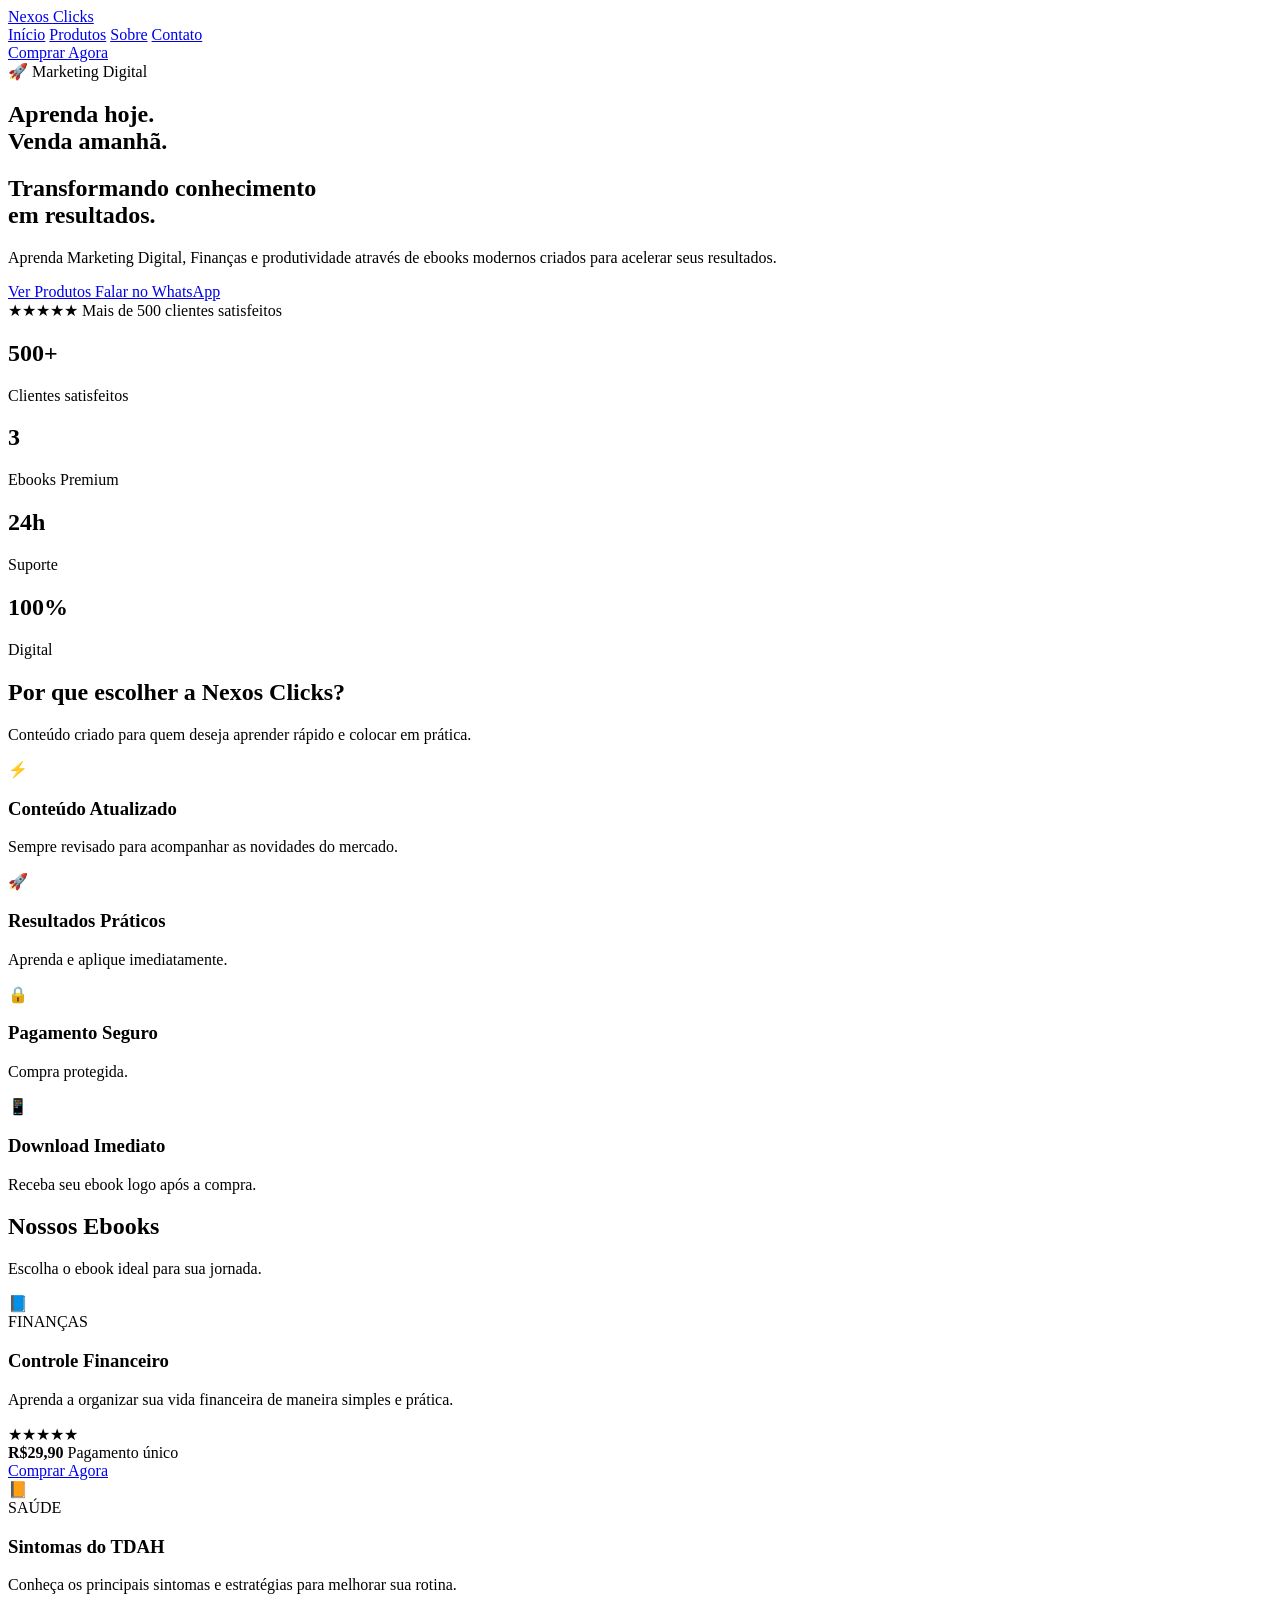
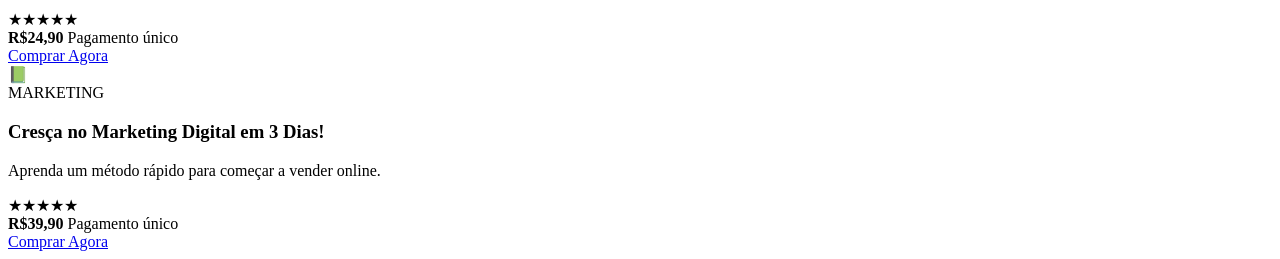
==== commit 7845882b: "Update index.html" ====
--- a/index.html
+++ b/index.html
@@ -5,405 +5,531 @@
 
     <meta charset="UTF-8">
 
-    <meta name="viewport" content="width=device-width, initial-scale=1.0">
+    <meta name="viewport"
+          content="width=device-width, initial-scale=1.0">
 
     <title>Nexos Clicks | Transformando conhecimento em resultados</title>
 
-    <!-- Fonte -->
-
-    <link rel="preconnect" href="https://fonts.googleapis.com">
-
-    <link rel="preconnect" href="https://fonts.gstatic.com" crossorigin>
-
-    <link href="https://fonts.googleapis.com/css2?family=Poppins:wght@300;400;500;600;700;800&display=swap" rel="stylesheet">
-
-    <!-- CSS -->
-
-    <link rel="stylesheet" href="style.css">
+    <meta name="description"
+          content="Aprenda hoje. Venda amanhã. Descubra ebooks premium sobre Marketing Digital, Finanças e Produtividade.">
+
+    <link rel="preconnect"
+          href="https://fonts.googleapis.com">
+
+    <link rel="preconnect"
+          href="https://fonts.gstatic.com"
+          crossorigin>
+
+    <link href="https://fonts.googleapis.com/css2?family=Poppins:wght@300;400;500;600;700;800&display=swap"
+          rel="stylesheet">
+
+    <link rel="stylesheet"
+          href="css/style.css">
+
+    <link rel="stylesheet"
+          href="css/animations.css">
+
+    <link rel="stylesheet"
+          href="css/responsive.css">
 
 </head>
 
 <body>
 
-    <!-- FUNDO -->
-
-    <div class="bg-animation">
-
-        <span></span>
-        <span></span>
-        <span></span>
-        <span></span>
-        <span></span>
+<!-- =========================
+BACKGROUND
+========================= -->
+
+<div class="background">
+
+    <div class="gradient-one"></div>
+
+    <div class="gradient-two"></div>
+
+    <div class="grid"></div>
+
+    <div class="particles"></div>
+
+</div>
+
+<!-- =========================
+HEADER
+========================= -->
+
+<header>
+
+    <div class="container">
+
+        <a href="#" class="logo">
+
+            Nexos <span>Clicks</span>
+
+        </a>
+
+        <nav>
+
+            <a href="#">Início</a>
+
+            <a href="#ebooks">Produtos</a>
+
+            <a href="#sobre">Sobre</a>
+
+            <a href="#contato">Contato</a>
+
+        </nav>
+
+        <a href="#ebooks"
+           class="btn-buy">
+
+            Comprar Agora
+
+        </a>
 
     </div>
 
-    <!-- HEADER -->
-
-    <header>
-
-        <div class="container">
-
-            <div class="logo">
-
-                <h2>Nexos <span>Clicks</span></h2>
+</header>
+
+<!-- =========================
+HERO
+========================= -->
+
+<section class="hero">
+
+    <div class="container hero-content">
+
+        <div class="hero-left">
+
+            <div class="tag">
+
+                🚀 Marketing Digital
 
             </div>
 
-            <nav>
-
-                <a href="#">Início</a>
-
-                <a href="#ebooks">Produtos</a>
-
-                <a href="#sobre">Sobre</a>
-
-                <a href="#contato">Contato</a>
-
-            </nav>
+            <h1>
+
+                Aprenda hoje.
+
+                <br>
+
+                <span>Venda amanhã.</span>
+
+            </h1>
+
+            <h2>
+
+                Transformando conhecimento
+
+                <br>
+
+                em resultados.
+
+            </h2>
+
+            <p>
+
+                Aprenda Marketing Digital, Finanças e produtividade através de ebooks modernos criados para acelerar seus resultados.
+
+            </p>
+
+            <div class="hero-buttons">
+
+                <a href="#ebooks"
+                   class="btn-primary">
+
+                    Ver Produtos
+
+                </a>
+
+                <a href="#contato"
+                   class="btn-secondary">
+
+                    Falar no WhatsApp
+
+                </a>
+
+            </div>
+
+            <div class="hero-rating">
+
+                ★★★★★
+
+                <span>
+
+                    Mais de 500 clientes satisfeitos
+
+                </span>
+
+            </div>
 
         </div>
 
-    </header>
-
-    <!-- HERO -->
-
-    <section class="hero">
-
-        <div class="container hero-content">
-
-            <div class="hero-text">
-
-                <div class="badge">
-
-                    🚀 Marketing Digital
-
-                </div>
-
-                <h1>
-
-                    Aprenda hoje.
-
-                    <br>
-
-                    Venda amanhã.
-
-                    <br><br>
-
-                    <span>
-
-                        Transformando conhecimento
-
-                        <br>
-
-                        em resultados.
-
-                    </span>
-
-                </h1>
-
-                <p>
-
-                    Aprenda Marketing Digital, Finanças e Produtividade
-                    através de ebooks criados para quem deseja crescer
-                    e conquistar resultados reais.
-
-                </p>
-
-                <div class="buttons">
-
-                    <a href="#ebooks" class="btn-primary">
-
-                        Ver Produtos
-
-                    </a>
-
-                    <a href="#" class="btn-secondary">
-
-                        WhatsApp
-
-                    </a>
-
-                </div>
+        <div class="hero-right">
+
+            <div class="hero-graphic">
+
+                <div class="orb"></div>
+
+                <div class="ring"></div>
+
+                <div class="ring two"></div>
+
+                <div class="ring three"></div>
+
+                <div class="wave-lines"></div>
 
             </div>
 
-            <div class="hero-image">
-
-                <div class="image-card">
-
-                    <img src="https://images.unsplash.com/photo-1516321318423-f06f85e504b3?w=1200"
-                        alt="Notebook">
-
-                </div>
-
-            </div>
-
         </div>
 
-    </section>
-
-    <!-- ESTATÍSTICAS -->
-
-    <section class="stats">
-
-        <div class="container stats-grid">
-
-            <div class="stat">
-
-                <h2>500+</h2>
-
-                <p>Clientes</p>
-
-            </div>
-
-            <div class="stat">
-
-                <h2>20+</h2>
-
-                <p>Ebooks</p>
-
-            </div>
-
-            <div class="stat">
-
-                <h2>100%</h2>
-
-                <p>Digital</p>
-
-            </div>
-
-            <div class="stat">
-
-                <h2>24h</h2>
-
-                <p>Suporte</p>
-
-            </div>
+    </div>
+
+</section>
+<!--====================================
+ESTATÍSTICAS
+=====================================-->
+
+<section class="stats">
+
+    <div class="container stats-grid">
+
+        <div class="stat-card">
+
+            <h2>500+</h2>
+
+            <p>Clientes satisfeitos</p>
 
         </div>
 
-    </section>
-
-    <!-- EBOOKS -->
-
-    <section id="ebooks" class="ebooks">
-
-        <div class="container">
-
-            <h2>
-
-                Nossos Ebooks
-
-            </h2>
-
-            <p class="subtitle">
-
-                Escolha o material ideal para acelerar sua evolução.
-
-            </p>
-
-            <div class="cards">
-
-                <div class="card">
-
-                    <div class="icon">
-
-                        💰
-
-                    </div>
-
-                    <h3>
-
-                        Controle Financeiro
-
-                    </h3>
-
-                    <p>
-
-                        Organize seu dinheiro e alcance sua liberdade financeira.
-
-                    </p>
-
-                    <a href="#" class="btn-card">
-
-                        Comprar Agora
-
-                    </a>
-
-                </div>
-
-                <div class="card">
-
-                    <div class="icon">
-
-                        📈
-
-                    </div>
-
-                    <h3>
-
-                        Marketing Digital
-
-                    </h3>
-
-                    <p>
-
-                        Aprenda a vender pela internet de maneira profissional.
-
-                    </p>
-
-                    <a href="#" class="btn-card">
-
-                        Comprar Agora
-
-                    </a>
-
-                </div>
-
-                <div class="card">
-
-                    <div class="icon">
-
-                        🚀
-
-                    </div>
-
-                    <h3>
-
-                        Produtividade
-
-                    </h3>
-
-                    <p>
-
-                        Faça mais em menos tempo utilizando métodos comprovados.
-
-                    </p>
-
-                    <a href="#" class="btn-card">
-
-                        Comprar Agora
-
-                    </a>
-
-                </div>
-
-            </div>
+        <div class="stat-card">
+
+            <h2>3</h2>
+
+            <p>Ebooks Premium</p>
 
         </div>
 
-    </section>
-
-    <!-- SOBRE -->
-
-    <section id="sobre" class="about">
-
-        <div class="container">
-
-            <h2>
-
-                Sobre a Nexos Clicks
-
-            </h2>
-
-            <p>
-
-                Nossa missão é transformar conhecimento em resultados.
-                Criamos materiais digitais modernos, completos e fáceis
-                de aplicar para ajudar você a evoluir.
-
-            </p>
+        <div class="stat-card">
+
+            <h2>24h</h2>
+
+            <p>Suporte</p>
 
         </div>
 
-    </section>
-
-    <!-- CTA -->
-
-    <section class="cta">
-
-        <div class="container">
-
-            <h2>
-
-                Comece hoje mesmo.
-
-            </h2>
-
-            <p>
-
-                Seu próximo resultado começa com uma decisão.
-
-            </p>
-
-            <a href="#ebooks" class="btn-primary">
-
-                Quero Evoluir
-
-            </a>
+        <div class="stat-card">
+
+            <h2>100%</h2>
+
+            <p>Digital</p>
 
         </div>
 
-    </section>
-
-    <!-- CONTATO -->
-
-    <section id="contato" class="contact">
-
-        <div class="container">
-
-            <h2>
-
-                Fale Conosco
-
-            </h2>
-
-            <p>
-
-                Tire suas dúvidas e fale diretamente conosco.
-
-            </p>
-
-            <a href="#" class="btn-secondary">
-
-                WhatsApp
-
-            </a>
-
-        </div>
-
-    </section>
-
-    <!-- FOOTER -->
-
-    <footer>
-
-        <div class="container">
-
-            <h2>
-
-                Nexos Clicks
-
-            </h2>
-
-            <p>
-
-                Transformando conhecimento em resultados.
-
-            </p>
-
-            <small>
-
-                © 2026 Nexos Clicks - Todos os direitos reservados.
-
-            </small>
-
-        </div>
-
-    </footer>
-
-    <script src="script.js"></script>
-
-</body>
-
-</html>
+    </div>
+
+</section>
+
+<!--====================================
+BENEFÍCIOS
+=====================================-->
+
+<section class="benefits">
+
+<div class="container">
+
+<h2>
+
+Por que escolher a Nexos Clicks?
+
+</h2>
+
+<p>
+
+Conteúdo criado para quem deseja aprender rápido e colocar em prática.
+
+</p>
+
+<div class="benefits-grid">
+
+<div class="benefit-card">
+
+<div class="icon">
+
+⚡
+
+</div>
+
+<h3>
+
+Conteúdo Atualizado
+
+</h3>
+
+<p>
+
+Sempre revisado para acompanhar as novidades do mercado.
+
+</p>
+
+</div>
+
+<div class="benefit-card">
+
+<div class="icon">
+
+🚀
+
+</div>
+
+<h3>
+
+Resultados Práticos
+
+</h3>
+
+<p>
+
+Aprenda e aplique imediatamente.
+
+</p>
+
+</div>
+
+<div class="benefit-card">
+
+<div class="icon">
+
+🔒
+
+</div>
+
+<h3>
+
+Pagamento Seguro
+
+</h3>
+
+<p>
+
+Compra protegida.
+
+</p>
+
+</div>
+
+<div class="benefit-card">
+
+<div class="icon">
+
+📱
+
+</div>
+
+<h3>
+
+Download Imediato
+
+</h3>
+
+<p>
+
+Receba seu ebook logo após a compra.
+
+</p>
+
+</div>
+
+</div>
+
+</div>
+
+</section>
+
+<!--====================================
+EBOOKS
+=====================================-->
+
+<section id="ebooks" class="ebooks">
+
+<div class="container">
+
+<h2>
+
+Nossos Ebooks
+
+</h2>
+
+<p>
+
+Escolha o ebook ideal para sua jornada.
+
+</p>
+
+<div class="ebooks-grid">
+
+<div class="ebook-card">
+
+<div class="ebook-image">
+
+📘
+
+</div>
+
+<div class="ebook-content">
+
+<div class="category">
+
+FINANÇAS
+
+</div>
+
+<h3>
+
+Controle Financeiro
+
+</h3>
+
+<p>
+
+Aprenda a organizar sua vida financeira de maneira simples e prática.
+
+</p>
+
+<div class="stars">
+
+★★★★★
+
+</div>
+
+<div class="price">
+
+<strong>R$29,90</strong>
+
+<span>Pagamento único</span>
+
+</div>
+
+<a href="#"
+
+class="buy-btn">
+
+Comprar Agora
+
+</a>
+
+</div>
+
+</div>
+
+<div class="ebook-card">
+
+<div class="ebook-image">
+
+📙
+
+</div>
+
+<div class="ebook-content">
+
+<div class="category">
+
+SAÚDE
+
+</div>
+
+<h3>
+
+Sintomas do TDAH
+
+</h3>
+
+<p>
+
+Conheça os principais sintomas e estratégias para melhorar sua rotina.
+
+</p>
+
+<div class="stars">
+
+★★★★★
+
+</div>
+
+<div class="price">
+
+<strong>R$24,90</strong>
+
+<span>Pagamento único</span>
+
+</div>
+
+<a href="#"
+
+class="buy-btn">
+
+Comprar Agora
+
+</a>
+
+</div>
+
+</div>
+
+<div class="ebook-card">
+
+<div class="ebook-image">
+
+📗
+
+</div>
+
+<div class="ebook-content">
+
+<div class="category">
+
+MARKETING
+
+</div>
+
+<h3>
+
+Cresça no Marketing Digital em 3 Dias!
+
+</h3>
+
+<p>
+
+Aprenda um método rápido para começar a vender online.
+
+</p>
+
+<div class="stars">
+
+★★★★★
+
+</div>
+
+<div class="price">
+
+<strong>R$39,90</strong>
+
+<span>Pagamento único</span>
+
+</div>
+
+<a href="#"
+
+class="buy-btn">
+
+Comprar Agora
+
+</a>
+
+</div>
+
+</div>
+
+</div>
+
+</div>
+
+</section>
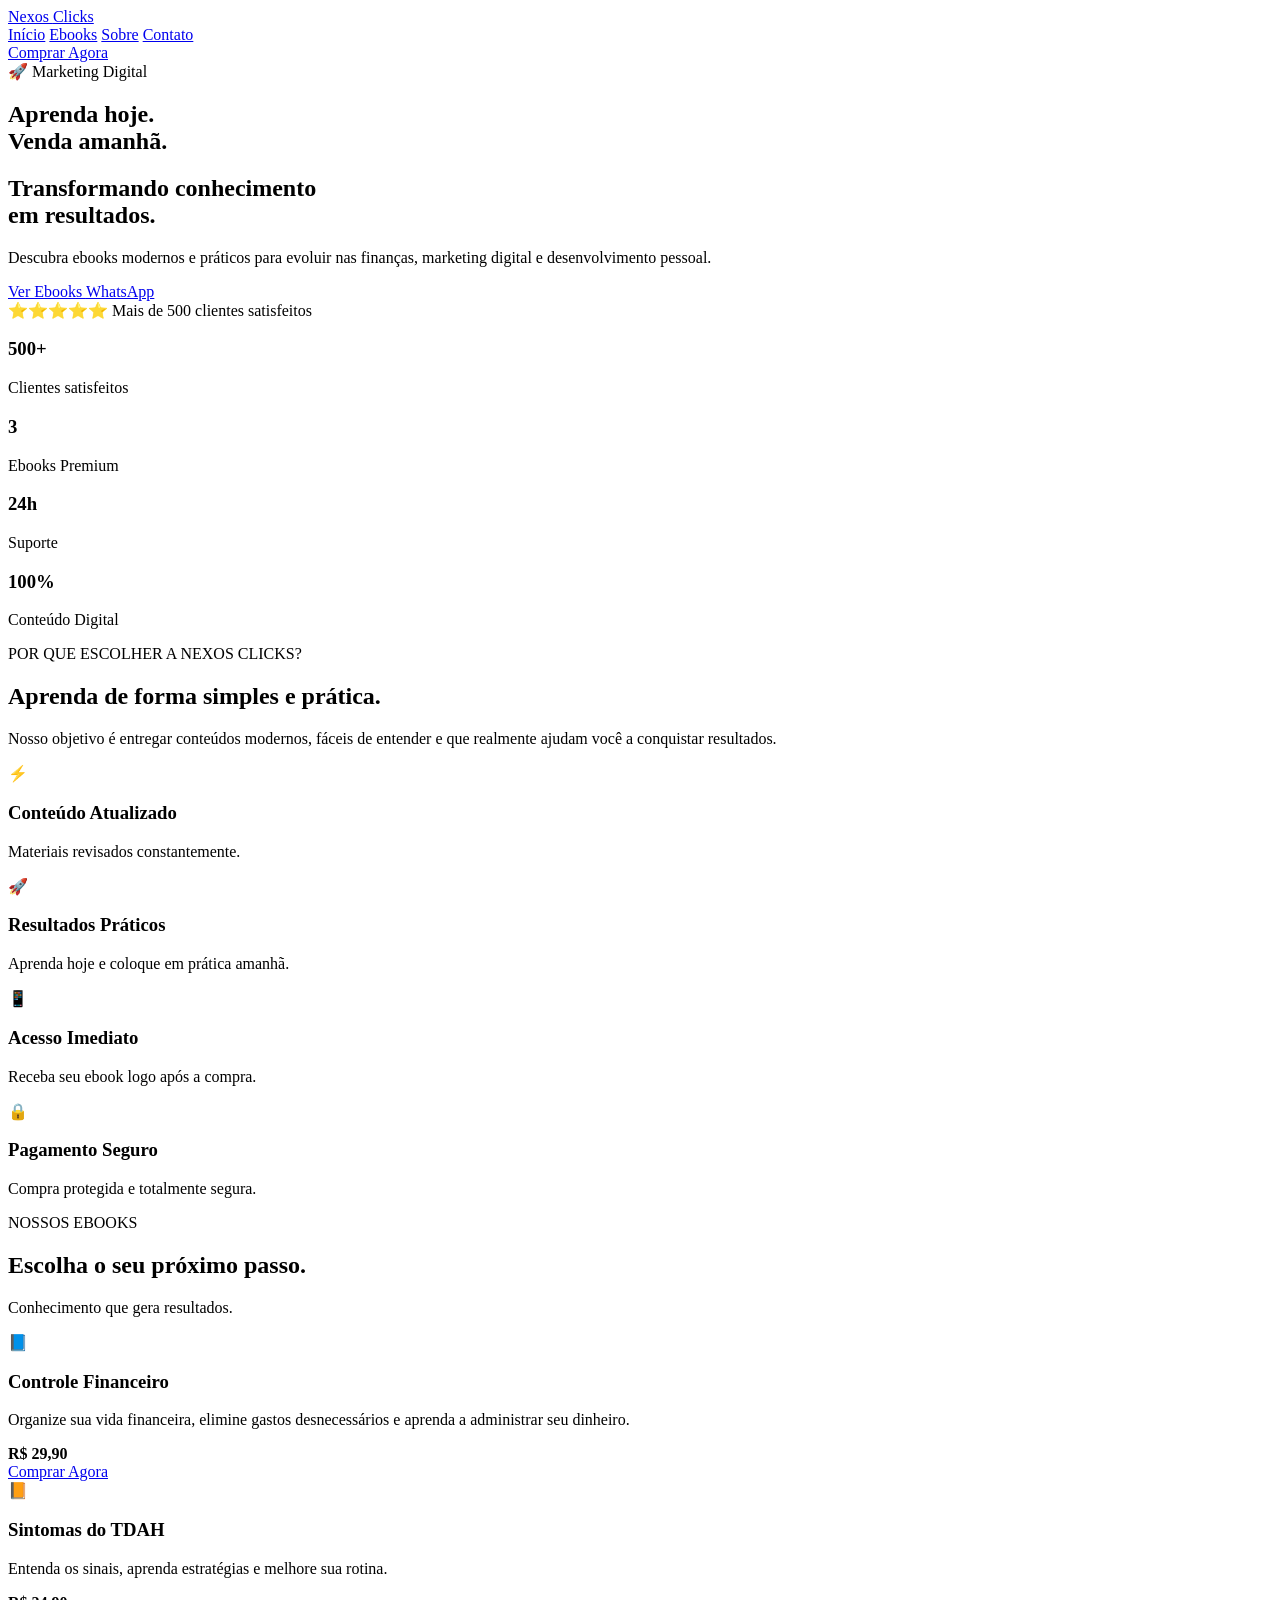
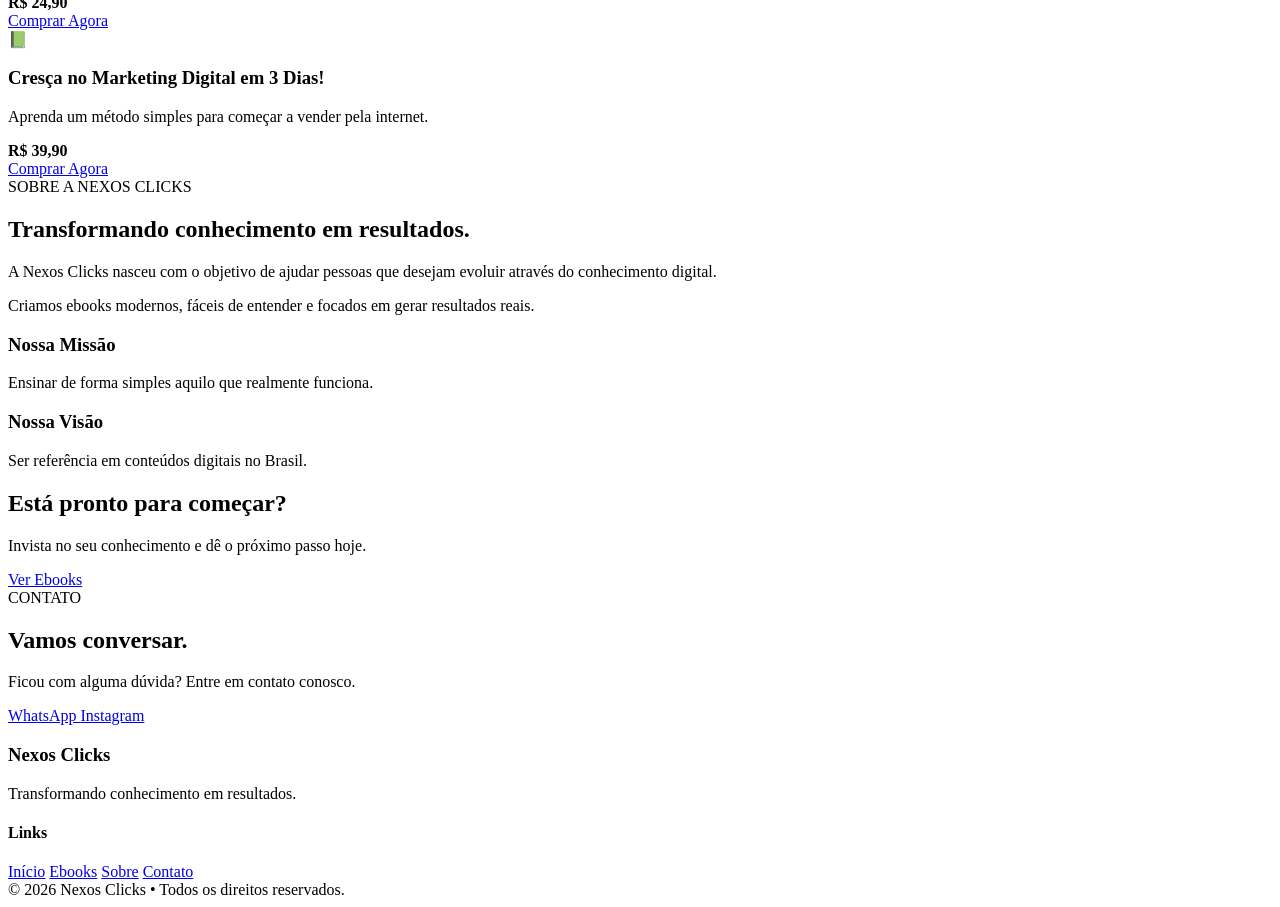
==== commit 85a4ca70: "Update index.html" ====
--- a/index.html
+++ b/index.html
@@ -4,532 +4,600 @@
 <head>
 
     <meta charset="UTF-8">
-
-    <meta name="viewport"
-          content="width=device-width, initial-scale=1.0">
-
-    <title>Nexos Clicks | Transformando conhecimento em resultados</title>
+    <meta name="viewport" content="width=device-width, initial-scale=1.0">
+
+    <title>Nexos Clicks | Aprenda Hoje. Venda Amanhã.</title>
 
     <meta name="description"
-          content="Aprenda hoje. Venda amanhã. Descubra ebooks premium sobre Marketing Digital, Finanças e Produtividade.">
-
-    <link rel="preconnect"
-          href="https://fonts.googleapis.com">
-
-    <link rel="preconnect"
-          href="https://fonts.gstatic.com"
-          crossorigin>
+        content="Ebooks premium sobre Finanças, Marketing Digital e Desenvolvimento Pessoal.">
+
+    <link rel="preconnect" href="https://fonts.googleapis.com">
+
+    <link rel="preconnect" href="https://fonts.gstatic.com" crossorigin>
 
     <link href="https://fonts.googleapis.com/css2?family=Poppins:wght@300;400;500;600;700;800&display=swap"
-          rel="stylesheet">
-
-    <link rel="stylesheet"
-          href="css/style.css">
-
-    <link rel="stylesheet"
-          href="css/animations.css">
-
-    <link rel="stylesheet"
-          href="css/responsive.css">
+        rel="stylesheet">
+
+    <link rel="stylesheet" href="css/style.css">
+
+    <link rel="stylesheet" href="css/animations.css">
+
+    <link rel="stylesheet" href="css/responsive.css">
 
 </head>
 
 <body>
 
-<!-- =========================
-BACKGROUND
-========================= -->
-
-<div class="background">
-
-    <div class="gradient-one"></div>
-
-    <div class="gradient-two"></div>
-
-    <div class="grid"></div>
-
-    <div class="particles"></div>
-
-</div>
-
-<!-- =========================
-HEADER
-========================= -->
-
-<header>
-
-    <div class="container">
-
-        <a href="#" class="logo">
-
-            Nexos <span>Clicks</span>
-
-        </a>
-
-        <nav>
-
-            <a href="#">Início</a>
-
-            <a href="#ebooks">Produtos</a>
-
-            <a href="#sobre">Sobre</a>
-
-            <a href="#contato">Contato</a>
-
-        </nav>
-
-        <a href="#ebooks"
-           class="btn-buy">
-
-            Comprar Agora
-
-        </a>
-
-    </div>
-
-</header>
-
-<!-- =========================
-HERO
-========================= -->
-
-<section class="hero">
-
-    <div class="container hero-content">
-
-        <div class="hero-left">
-
-            <div class="tag">
-
-                🚀 Marketing Digital
-
-            </div>
-
-            <h1>
-
-                Aprenda hoje.
-
-                <br>
-
-                <span>Venda amanhã.</span>
-
-            </h1>
+    <!-- ================= HEADER ================= -->
+
+    <header class="header">
+
+        <div class="container">
+
+            <a href="#" class="logo">
+
+                Nexos <span>Clicks</span>
+
+            </a>
+
+            <nav>
+
+                <a href="#inicio">Início</a>
+
+                <a href="#ebooks">Ebooks</a>
+
+                <a href="#sobre">Sobre</a>
+
+                <a href="#contato">Contato</a>
+
+            </nav>
+
+            <a href="#ebooks" class="btn-header">
+
+                Comprar Agora
+
+            </a>
+
+        </div>
+
+    </header>
+
+    <!-- ================= HERO ================= -->
+
+    <section class="hero" id="inicio">
+
+        <div class="container hero-content">
+
+            <div class="hero-left">
+
+                <div class="tag">
+
+                    🚀 Marketing Digital
+
+                </div>
+
+                <h1>
+
+                    Aprenda hoje.
+
+                    <br>
+
+                    <span>Venda amanhã.</span>
+
+                </h1>
+
+                <h2>
+
+                    Transformando conhecimento
+
+                    <br>
+
+                    em resultados.
+
+                </h2>
+
+                <p>
+
+                    Descubra ebooks modernos e práticos para evoluir nas finanças, marketing digital e desenvolvimento pessoal.
+
+                </p>
+
+                <div class="hero-buttons">
+
+                    <a href="#ebooks" class="btn-primary">
+
+                        Ver Ebooks
+
+                    </a>
+
+                    <a href="#contato" class="btn-secondary">
+
+                        WhatsApp
+
+                    </a>
+
+                </div>
+
+                <div class="hero-rating">
+
+                    ⭐⭐⭐⭐⭐
+
+                    <span>
+
+                        Mais de 500 clientes satisfeitos
+
+                    </span>
+
+                </div>
+
+            </div>
+
+            <div class="hero-right">
+
+                <div class="hero-art">
+
+                    <div class="orb"></div>
+
+                    <div class="ring ring1"></div>
+
+                    <div class="ring ring2"></div>
+
+                    <div class="ring ring3"></div>
+
+                    <div class="wave"></div>
+
+                </div>
+
+            </div>
+
+        </div>
+
+    </section>
+        <!-- ================= ESTATÍSTICAS ================= -->
+
+    <section class="stats">
+
+        <div class="container stats-grid">
+
+            <div class="stat-card">
+                <h3>500+</h3>
+                <p>Clientes satisfeitos</p>
+            </div>
+
+            <div class="stat-card">
+                <h3>3</h3>
+                <p>Ebooks Premium</p>
+            </div>
+
+            <div class="stat-card">
+                <h3>24h</h3>
+                <p>Suporte</p>
+            </div>
+
+            <div class="stat-card">
+                <h3>100%</h3>
+                <p>Conteúdo Digital</p>
+            </div>
+
+        </div>
+
+    </section>
+
+    <!-- ================= BENEFÍCIOS ================= -->
+
+    <section class="benefits">
+
+        <div class="container">
+
+            <div class="section-title">
+
+                <span>POR QUE ESCOLHER A NEXOS CLICKS?</span>
+
+                <h2>Aprenda de forma simples e prática.</h2>
+
+                <p>
+                    Nosso objetivo é entregar conteúdos modernos,
+                    fáceis de entender e que realmente ajudam você
+                    a conquistar resultados.
+                </p>
+
+            </div>
+
+            <div class="benefits-grid">
+
+                <div class="benefit-card">
+
+                    <div class="icon">⚡</div>
+
+                    <h3>Conteúdo Atualizado</h3>
+
+                    <p>
+                        Materiais revisados constantemente.
+                    </p>
+
+                </div>
+
+                <div class="benefit-card">
+
+                    <div class="icon">🚀</div>
+
+                    <h3>Resultados Práticos</h3>
+
+                    <p>
+                        Aprenda hoje e coloque em prática amanhã.
+                    </p>
+
+                </div>
+
+                <div class="benefit-card">
+
+                    <div class="icon">📱</div>
+
+                    <h3>Acesso Imediato</h3>
+
+                    <p>
+                        Receba seu ebook logo após a compra.
+                    </p>
+
+                </div>
+
+                <div class="benefit-card">
+
+                    <div class="icon">🔒</div>
+
+                    <h3>Pagamento Seguro</h3>
+
+                    <p>
+                        Compra protegida e totalmente segura.
+                    </p>
+
+                </div>
+
+            </div>
+
+        </div>
+
+    </section>
+
+    <!-- ================= EBOOKS ================= -->
+
+    <section class="ebooks" id="ebooks">
+
+        <div class="container">
+
+            <div class="section-title">
+
+                <span>NOSSOS EBOOKS</span>
+
+                <h2>Escolha o seu próximo passo.</h2>
+
+                <p>
+                    Conhecimento que gera resultados.
+                </p>
+
+            </div>
+
+            <div class="ebooks-grid">
+
+                <!-- Ebook 1 -->
+
+                <article class="ebook-card">
+
+                    <div class="ebook-cover finance">
+
+                        <span>📘</span>
+
+                    </div>
+
+                    <div class="ebook-content">
+
+                        <h3>Controle Financeiro</h3>
+
+                        <p>
+
+                            Organize sua vida financeira,
+                            elimine gastos desnecessários
+                            e aprenda a administrar seu dinheiro.
+
+                        </p>
+
+                        <div class="ebook-price">
+
+                            <strong>R$ 29,90</strong>
+
+                        </div>
+
+                        <a href="#" class="btn-buy-book">
+
+                            Comprar Agora
+
+                        </a>
+
+                    </div>
+
+                </article>
+
+                <!-- Ebook 2 -->
+
+                <article class="ebook-card">
+
+                    <div class="ebook-cover tdah">
+
+                        <span>📙</span>
+
+                    </div>
+
+                    <div class="ebook-content">
+
+                        <h3>Sintomas do TDAH</h3>
+
+                        <p>
+
+                            Entenda os sinais,
+                            aprenda estratégias
+                            e melhore sua rotina.
+
+                        </p>
+
+                        <div class="ebook-price">
+
+                            <strong>R$ 24,90</strong>
+
+                        </div>
+
+                        <a href="#" class="btn-buy-book">
+
+                            Comprar Agora
+
+                        </a>
+
+                    </div>
+
+                </article>
+
+                <!-- Ebook 3 -->
+
+                <article class="ebook-card">
+
+                    <div class="ebook-cover marketing">
+
+                        <span>📗</span>
+
+                    </div>
+
+                    <div class="ebook-content">
+
+                        <h3>Cresça no Marketing Digital em 3 Dias!</h3>
+
+                        <p>
+
+                            Aprenda um método simples
+                            para começar a vender
+                            pela internet.
+
+                        </p>
+
+                        <div class="ebook-price">
+
+                            <strong>R$ 39,90</strong>
+
+                        </div>
+
+                        <a href="#" class="btn-buy-book">
+
+                            Comprar Agora
+
+                        </a>
+
+                    </div>
+
+                </article>
+
+            </div>
+
+        </div>
+
+    </section>
+        <!-- ================= SOBRE ================= -->
+
+    <section class="about" id="sobre">
+
+        <div class="container about-grid">
+
+            <div class="about-left">
+
+                <span class="section-tag">
+                    SOBRE A NEXOS CLICKS
+                </span>
+
+                <h2>
+
+                    Transformando conhecimento em resultados.
+
+                </h2>
+
+                <p>
+
+                    A Nexos Clicks nasceu com o objetivo de ajudar pessoas
+                    que desejam evoluir através do conhecimento digital.
+
+                </p>
+
+                <p>
+
+                    Criamos ebooks modernos, fáceis de entender e focados
+                    em gerar resultados reais.
+
+                </p>
+
+            </div>
+
+            <div class="about-right">
+
+                <div class="about-card">
+
+                    <h3>
+
+                        Nossa Missão
+
+                    </h3>
+
+                    <p>
+
+                        Ensinar de forma simples aquilo que realmente funciona.
+
+                    </p>
+
+                </div>
+
+                <div class="about-card">
+
+                    <h3>
+
+                        Nossa Visão
+
+                    </h3>
+
+                    <p>
+
+                        Ser referência em conteúdos digitais no Brasil.
+
+                    </p>
+
+                </div>
+
+            </div>
+
+        </div>
+
+    </section>
+
+    <!-- ================= CTA ================= -->
+
+    <section class="cta">
+
+        <div class="container">
 
             <h2>
 
-                Transformando conhecimento
-
-                <br>
-
-                em resultados.
+                Está pronto para começar?
 
             </h2>
 
             <p>
 
-                Aprenda Marketing Digital, Finanças e produtividade através de ebooks modernos criados para acelerar seus resultados.
+                Invista no seu conhecimento e dê o próximo passo hoje.
 
             </p>
 
-            <div class="hero-buttons">
-
-                <a href="#ebooks"
-                   class="btn-primary">
-
-                    Ver Produtos
+            <a href="#ebooks" class="btn-primary">
+
+                Ver Ebooks
+
+            </a>
+
+        </div>
+
+    </section>
+
+    <!-- ================= CONTATO ================= -->
+
+    <section class="contact" id="contato">
+
+        <div class="container">
+
+            <span class="section-tag">
+
+                CONTATO
+
+            </span>
+
+            <h2>
+
+                Vamos conversar.
+
+            </h2>
+
+            <p>
+
+                Ficou com alguma dúvida?
+
+                Entre em contato conosco.
+
+            </p>
+
+            <div class="contact-buttons">
+
+                <a href="#" class="btn-primary">
+
+                    WhatsApp
 
                 </a>
 
-                <a href="#contato"
-                   class="btn-secondary">
-
-                    Falar no WhatsApp
+                <a href="#" class="btn-secondary">
+
+                    Instagram
 
                 </a>
 
             </div>
 
-            <div class="hero-rating">
-
-                ★★★★★
-
-                <span>
-
-                    Mais de 500 clientes satisfeitos
-
-                </span>
-
-            </div>
-
-        </div>
-
-        <div class="hero-right">
-
-            <div class="hero-graphic">
-
-                <div class="orb"></div>
-
-                <div class="ring"></div>
-
-                <div class="ring two"></div>
-
-                <div class="ring three"></div>
-
-                <div class="wave-lines"></div>
-
-            </div>
-
-        </div>
-
-    </div>
-
-</section>
-<!--====================================
-ESTATÍSTICAS
-=====================================-->
-
-<section class="stats">
-
-    <div class="container stats-grid">
-
-        <div class="stat-card">
-
-            <h2>500+</h2>
-
-            <p>Clientes satisfeitos</p>
-
-        </div>
-
-        <div class="stat-card">
-
-            <h2>3</h2>
-
-            <p>Ebooks Premium</p>
-
-        </div>
-
-        <div class="stat-card">
-
-            <h2>24h</h2>
-
-            <p>Suporte</p>
-
-        </div>
-
-        <div class="stat-card">
-
-            <h2>100%</h2>
-
-            <p>Digital</p>
-
-        </div>
-
-    </div>
-
-</section>
-
-<!--====================================
-BENEFÍCIOS
-=====================================-->
-
-<section class="benefits">
-
-<div class="container">
-
-<h2>
-
-Por que escolher a Nexos Clicks?
-
-</h2>
-
-<p>
-
-Conteúdo criado para quem deseja aprender rápido e colocar em prática.
-
-</p>
-
-<div class="benefits-grid">
-
-<div class="benefit-card">
-
-<div class="icon">
-
-⚡
-
-</div>
-
-<h3>
-
-Conteúdo Atualizado
-
-</h3>
-
-<p>
-
-Sempre revisado para acompanhar as novidades do mercado.
-
-</p>
-
-</div>
-
-<div class="benefit-card">
-
-<div class="icon">
-
-🚀
-
-</div>
-
-<h3>
-
-Resultados Práticos
-
-</h3>
-
-<p>
-
-Aprenda e aplique imediatamente.
-
-</p>
-
-</div>
-
-<div class="benefit-card">
-
-<div class="icon">
-
-🔒
-
-</div>
-
-<h3>
-
-Pagamento Seguro
-
-</h3>
-
-<p>
-
-Compra protegida.
-
-</p>
-
-</div>
-
-<div class="benefit-card">
-
-<div class="icon">
-
-📱
-
-</div>
-
-<h3>
-
-Download Imediato
-
-</h3>
-
-<p>
-
-Receba seu ebook logo após a compra.
-
-</p>
-
-</div>
-
-</div>
-
-</div>
-
-</section>
-
-<!--====================================
-EBOOKS
-=====================================-->
-
-<section id="ebooks" class="ebooks">
-
-<div class="container">
-
-<h2>
-
-Nossos Ebooks
-
-</h2>
-
-<p>
-
-Escolha o ebook ideal para sua jornada.
-
-</p>
-
-<div class="ebooks-grid">
-
-<div class="ebook-card">
-
-<div class="ebook-image">
-
-📘
-
-</div>
-
-<div class="ebook-content">
-
-<div class="category">
-
-FINANÇAS
-
-</div>
-
-<h3>
-
-Controle Financeiro
-
-</h3>
-
-<p>
-
-Aprenda a organizar sua vida financeira de maneira simples e prática.
-
-</p>
-
-<div class="stars">
-
-★★★★★
-
-</div>
-
-<div class="price">
-
-<strong>R$29,90</strong>
-
-<span>Pagamento único</span>
-
-</div>
-
-<a href="#"
-
-class="buy-btn">
-
-Comprar Agora
-
-</a>
-
-</div>
-
-</div>
-
-<div class="ebook-card">
-
-<div class="ebook-image">
-
-📙
-
-</div>
-
-<div class="ebook-content">
-
-<div class="category">
-
-SAÚDE
-
-</div>
-
-<h3>
-
-Sintomas do TDAH
-
-</h3>
-
-<p>
-
-Conheça os principais sintomas e estratégias para melhorar sua rotina.
-
-</p>
-
-<div class="stars">
-
-★★★★★
-
-</div>
-
-<div class="price">
-
-<strong>R$24,90</strong>
-
-<span>Pagamento único</span>
-
-</div>
-
-<a href="#"
-
-class="buy-btn">
-
-Comprar Agora
-
-</a>
-
-</div>
-
-</div>
-
-<div class="ebook-card">
-
-<div class="ebook-image">
-
-📗
-
-</div>
-
-<div class="ebook-content">
-
-<div class="category">
-
-MARKETING
-
-</div>
-
-<h3>
-
-Cresça no Marketing Digital em 3 Dias!
-
-</h3>
-
-<p>
-
-Aprenda um método rápido para começar a vender online.
-
-</p>
-
-<div class="stars">
-
-★★★★★
-
-</div>
-
-<div class="price">
-
-<strong>R$39,90</strong>
-
-<span>Pagamento único</span>
-
-</div>
-
-<a href="#"
-
-class="buy-btn">
-
-Comprar Agora
-
-</a>
-
-</div>
-
-</div>
-
-</div>
-
-</div>
-
-</section>
+        </div>
+
+    </section>
+
+    <!-- ================= FOOTER ================= -->
+
+    <footer>
+
+        <div class="container footer-grid">
+
+            <div>
+
+                <h3>
+
+                    Nexos <span>Clicks</span>
+
+                </h3>
+
+                <p>
+
+                    Transformando conhecimento em resultados.
+
+                </p>
+
+            </div>
+
+            <div>
+
+                <h4>
+
+                    Links
+
+                </h4>
+
+                <a href="#inicio">Início</a>
+
+                <a href="#ebooks">Ebooks</a>
+
+                <a href="#sobre">Sobre</a>
+
+                <a href="#contato">Contato</a>
+
+            </div>
+
+        </div>
+
+        <div class="copyright">
+
+            © 2026 Nexos Clicks • Todos os direitos reservados.
+
+        </div>
+
+    </footer>
+
+    <script src="js/script.js"></script>
+
+</body>
+
+</html>
